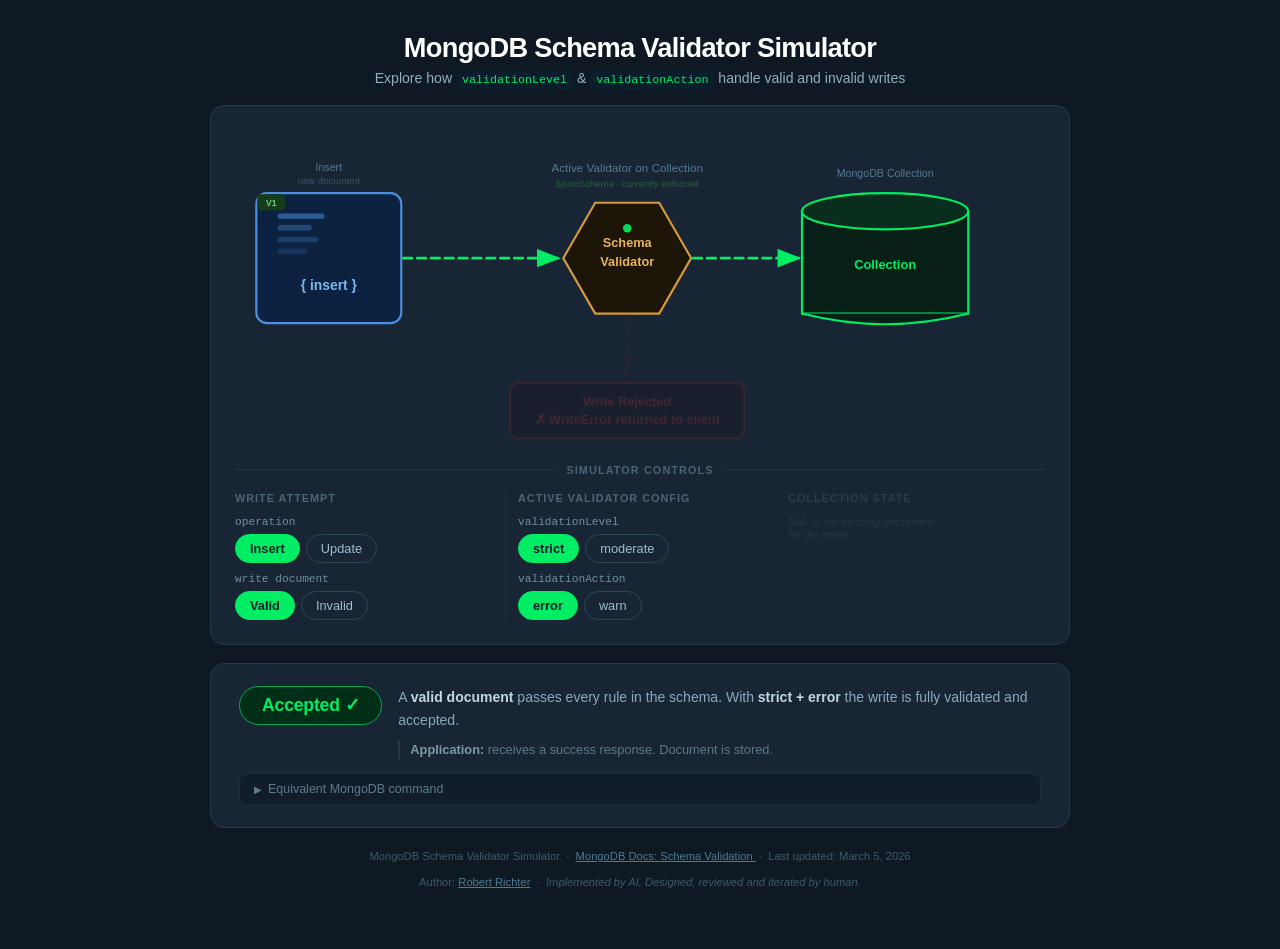
==== index.html @ d51bb7b7 "Initial commit" ====
<!DOCTYPE html>
<html lang="en">
<head>
  <meta charset="UTF-8" />
  <meta name="viewport" content="width=device-width, initial-scale=1.0" />
  <title>MongoDB Schema Validator Simulator</title>
  <style>
    *, *::before, *::after { box-sizing: border-box; margin: 0; padding: 0; }

    body {
      font-family: -apple-system, BlinkMacSystemFont, 'Segoe UI', Roboto, sans-serif;
      background: #0F1923;
      color: #D8E8F3;
      min-height: 100vh;
      display: flex;
      flex-direction: column;
      align-items: center;
      padding: 32px 16px 56px;
      gap: 18px;
    }

    /* ── Header ──────────────────────────────────────────── */
    header { text-align: center; }

    h1 {
      font-size: 1.7rem;
      font-weight: 800;
      color: #fff;
      letter-spacing: -0.025em;
    }

    .subtitle {
      margin-top: 6px;
      font-size: 0.88rem;
      color: #90AEBF;
    }

    code {
      font-family: 'SF Mono', 'Fira Code', monospace;
      font-size: 0.83em;
      background: #0A1E2B;
      color: #00ED64;
      padding: 2px 6px;
      border-radius: 4px;
    }

    /* ── Cards ───────────────────────────────────────────── */
    .card {
      background: #182535;
      border: 1px solid #26384A;
      border-radius: 14px;
      width: 100%;
      max-width: 860px;
    }

    /* ── Diagram card ────────────────────────────────────── */
    .diagram-card { padding: 20px 24px 24px; }

    .flow-svg { width: 100%; height: auto; display: block; }

    /* ── Controls separator ──────────────────────────────── */
    .controls-sep {
      display: flex;
      align-items: center;
      gap: 12px;
      margin: 18px 0 16px;
    }
    .controls-sep::before,
    .controls-sep::after {
      content: '';
      flex: 1;
      border-top: 1px solid #263748;
    }
    .controls-sep-label {
      font-size: 0.68rem;
      font-weight: 700;
      color: #4A6577;
      text-transform: uppercase;
      letter-spacing: 0.1em;
      white-space: nowrap;
    }

    /* ── 3-column controls grid ──────────────────────────── */
    .controls-grid {
      display: grid;
      grid-template-columns: 1fr 1fr 1fr;
      gap: 0;
    }

    .ctrl-col {
      padding: 0 12px;
      display: flex;
      flex-direction: column;
      gap: 10px;
    }
    .ctrl-col:first-child { padding-left: 0; }
    .ctrl-col:last-child  { padding-right: 0; }
    .ctrl-col + .ctrl-col { border-left: 1px solid #1E2D3A; }

    .ctrl-col-title {
      font-size: 0.68rem;
      font-weight: 700;
      color: #4A6577;
      text-transform: uppercase;
      letter-spacing: 0.09em;
      margin-bottom: 2px;
    }

    .ctrl-group {
      display: flex;
      flex-direction: column;
      gap: 6px;
    }

    .ctrl-group-label {
      font-size: 0.7rem;
      color: #6A8FA5;
      font-family: 'SF Mono', 'Fira Code', monospace;
    }

    .btn-row { display: flex; gap: 6px; flex-wrap: wrap; }

    .toggle {
      padding: 6px 14px;
      border-radius: 16px;
      border: 1.5px solid #2E4457;
      background: transparent;
      color: #9BBDD2;
      font-size: 0.8rem;
      font-weight: 500;
      cursor: pointer;
      transition: border-color 0.15s, color 0.15s, background 0.15s;
      font-family: inherit;
    }
    .toggle:hover { border-color: #00C957; color: #E0EAF3; }
    .toggle.active {
      background: #00ED64;
      border-color: #00ED64;
      color: #001E2B;
      font-weight: 700;
    }

    /* Right column disabled state (insert mode) */
    .ctrl-col-right.disabled {
      opacity: 0.35;
      pointer-events: none;
    }
    .ctrl-col-right .na-note {
      font-size: 0.72rem;
      color: #3D5266;
      font-style: italic;
      display: none;
    }
    .ctrl-col-right.disabled .na-note { display: block; }
    .ctrl-col-right.disabled .ctrl-group { display: none; }

    /* ── SVG node styles ─────────────────────────────────── */
    .doc-rect  { fill: #0C2240; stroke: #4A8FE0; stroke-width: 2; }
    .doc-line  { fill: #4A8FE0; }
    .doc-label { fill: #7BB8F0; font-size: 13px; font-weight: 700; font-family: inherit; }

    .hex-shape { fill: #1C1508; stroke: #D49A3C; stroke-width: 2; transition: stroke 0.3s, fill 0.3s, stroke-dasharray 0.3s; }
    .hex-label { fill: #E8B45A; font-size: 12px; font-weight: 600; font-family: inherit; }

    .cyl-body  { fill: #071F16; stroke: #00A854; stroke-width: 2; transition: stroke 0.3s; }
    .cyl-cap   { fill: #0A2E1E; stroke: #00A854; stroke-width: 2; transition: stroke 0.3s; }
    .cyl-label { fill: #00ED64; font-size: 12px; font-weight: 600; font-family: inherit; }

    .err-rect  { fill: #200A0A; stroke: #AA2020; stroke-width: 2; transition: opacity 0.3s, stroke 0.3s; }
    .err-label { fill: #E04040; font-size: 12px; font-weight: 600; font-family: inherit; transition: opacity 0.3s; }

    .node-cap  { fill: #527A92; font-size: 10px; font-family: inherit; }

    /* Arrows base */
    .arrow { fill: none; stroke-width: 2.5; stroke-linecap: round; }
    .arr-ok  { stroke: #2D74DA; opacity: 0.2; stroke-dasharray: 8 5; }
    .arr-err { stroke: #8B1A1A; opacity: 0.15; stroke-dasharray: 8 5; }
    .hd-ok   { fill: #2D74DA; opacity: 0.2; }
    .hd-err  { fill: #8B1A1A; opacity: 0.15; }

    /* Warn badge & bypass indicator */
    .warn-badge      { opacity: 0; transition: opacity 0.25s; }
    .bypass-indicator { opacity: 0; transition: opacity 0.25s; }

    /* Error nodes dimmed by default */
    .err-rect  { opacity: 0.2; }
    .err-label { opacity: 0.2; }

    /* ── State: ACCEPTED ──────────────────────────────────── */
    .s-accepted .arr-ok  { stroke: #00ED64; opacity: 1; animation: flowDash 0.75s linear infinite; }
    .s-accepted .hd-ok   { fill: #00ED64; opacity: 1; }
    .s-accepted .cyl-body { stroke: #00ED64; }
    .s-accepted .cyl-cap  { stroke: #00ED64; }

    /* ── State: BYPASSED (teal) ───────────────────────────── */
    .s-bypassed .arr-ok  { stroke: #00C4B4; opacity: 1; animation: flowDash 0.6s linear infinite; }
    .s-bypassed .hd-ok   { fill: #00C4B4; opacity: 1; }
    .s-bypassed .hex-shape {
      stroke: #00C4B4;
      stroke-dasharray: 7 4;
      fill: #091A14;
    }
    .s-bypassed .hex-label { fill: #00C4B4; }
    .s-bypassed .bypass-indicator { opacity: 1; }
    .s-bypassed .cyl-body { stroke: #00C4B4; }
    .s-bypassed .cyl-cap  { stroke: #00C4B4; }

    /* ── State: WARNED ────────────────────────────────────── */
    .s-warned .arr-ok   { stroke: #F5A623; opacity: 1; animation: flowDash 0.75s linear infinite; }
    .s-warned .hd-ok    { fill: #F5A623; opacity: 1; }
    .s-warned .warn-badge { opacity: 1; }
    .s-warned .cyl-body { stroke: #F5A623; }
    .s-warned .cyl-cap  { stroke: #F5A623; }

    /* ── State: REJECTED ──────────────────────────────────── */
    .s-rejected .arr-ok  { stroke: #CC3333; opacity: 0.3; }
    .s-rejected .hd-ok   { fill: #CC3333; opacity: 0.3; }
    .s-rejected .arr-err { stroke: #E74C3C; opacity: 1; animation: flowDash 0.75s linear infinite; }
    .s-rejected .hd-err  { fill: #E74C3C; opacity: 1; }
    .s-rejected .hex-shape  { stroke: #E74C3C; }
    .s-rejected .active-dot { fill: #E74C3C; }
    .s-rejected .err-rect   { opacity: 1; stroke: #E74C3C; }
    .s-rejected .err-label  { opacity: 1; fill: #E74C3C; }

    /* Bypassed: active dot turns teal */
    .s-bypassed .active-dot { fill: #00C4B4; }

    @keyframes flowDash { to { stroke-dashoffset: -26; } }

    /* ── Existing doc in collection ───────────────────────── */
    .existing-doc  { opacity: 0; transition: opacity 0.3s; }
    .wt-update .existing-doc { opacity: 1; }

    .exist-card { stroke-width: 1.5; transition: stroke 0.25s, fill 0.25s; }
    .ev-valid   .exist-card { fill: #0C2240; stroke: #4A8FE0; }
    .ev-invalid .exist-card { fill: #261508; stroke: #D49A3C; }

    .exist-line { transition: fill 0.25s; }
    .ev-valid   .exist-line { fill: #4A8FE0; }
    .ev-invalid .exist-line { fill: #D49A3C; }

    .exist-badge { transition: fill 0.25s; }
    .ev-valid   .exist-badge { fill: #1A3D6E; }
    .ev-invalid .exist-badge { fill: #42200A; }

    .exist-badge-text { font-size: 8px; font-weight: 800; font-family: inherit; transition: fill 0.25s; }
    .ev-valid   .exist-badge-text { fill: #90C5F0; }
    .ev-invalid .exist-badge-text { fill: #E8B45A; }

    .exist-status { font-size: 9px; font-weight: 600; font-family: inherit; }
    .exist-status-valid   { fill: #7BB8F0; opacity: 0; transition: opacity 0.25s; }
    .exist-status-invalid { fill: #D49A3C; opacity: 0; transition: opacity 0.25s; }
    .ev-valid   .exist-status-valid   { opacity: 1; }
    .ev-invalid .exist-status-invalid { opacity: 1; }

    /* Result pills on existing doc */
    .exist-result-ok,
    .exist-result-bypassed,
    .exist-result-warn,
    .exist-result-no { opacity: 0; transition: opacity 0.3s; }

    .wt-update.s-accepted  .exist-result-ok       { opacity: 1; }
    .wt-update.s-bypassed  .exist-result-bypassed  { opacity: 1; }
    .wt-update.s-warned    .exist-result-warn      { opacity: 1; }
    .wt-update.s-rejected  .exist-result-no        { opacity: 1; }

    /* ── Status card ──────────────────────────────────────── */
    .status-card { padding: 22px 28px; }

    .status-top {
      display: flex;
      align-items: flex-start;
      gap: 16px;
      flex-wrap: wrap;
    }

    .status-badge {
      display: inline-block;
      font-size: 1.1rem;
      font-weight: 800;
      padding: 8px 22px;
      border-radius: 26px;
      letter-spacing: -0.01em;
      transition: background 0.25s, color 0.25s, border-color 0.25s;
      white-space: nowrap;
      flex-shrink: 0;
    }
    .status-badge.accepted { background: #002E17; color: #00ED64; border: 1.5px solid #00A854; }
    .status-badge.bypassed { background: #00231F; color: #00C4B4; border: 1.5px solid #009D8E; }
    .status-badge.warned   { background: #2A1A00; color: #F5A623; border: 1.5px solid #C9842A; }
    .status-badge.rejected { background: #250808; color: #E74C3C; border: 1.5px solid #C0392B; }

    .status-texts { flex: 1; min-width: 0; }

    .status-expl {
      font-size: 0.875rem;
      color: #86AABF;
      line-height: 1.65;
    }
    .status-expl strong { color: #C0D8E6; }
    .status-expl em     { color: #A8C8D8; font-style: normal; font-weight: 600; }

    .status-consequence {
      margin-top: 8px;
      font-size: 0.8rem;
      color: #5A7A8A;
      line-height: 1.5;
      padding-left: 10px;
      border-left: 2px solid #263748;
    }
    .status-consequence strong { color: #7A9AAA; }

    /* Insight badge (⚡ powerful behavior) */
    .insight-badge {
      display: none;
      margin-top: 10px;
      padding: 8px 12px;
      background: #001F1C;
      border: 1px solid #00736A;
      border-left: 3px solid #00C4B4;
      border-radius: 6px;
      font-size: 0.8rem;
      color: #5AC4BC;
      line-height: 1.5;
    }
    .insight-badge strong { color: #90D8D2; }
    .insight-badge.visible { display: block; }
    .insight-badge::before { content: '⚡ '; }

    /* MongoDB command snippet */
    .mongo-cmd {
      margin-top: 14px;
      border: 1px solid #1E2D3A;
      border-radius: 8px;
      overflow: hidden;
    }
    .mongo-cmd summary {
      padding: 8px 14px;
      font-size: 0.78rem;
      color: #5D7A8E;
      cursor: pointer;
      background: #111D28;
      user-select: none;
      list-style: none;
      display: flex;
      align-items: center;
      gap: 6px;
    }
    .mongo-cmd summary::before { content: '▶'; font-size: 0.6rem; transition: transform 0.2s; }
    .mongo-cmd[open] summary::before { transform: rotate(90deg); }
    .mongo-cmd summary:hover { color: #90AEBF; }
    .mongo-cmd pre {
      margin: 0;
      padding: 14px 16px;
      background: #0A1520;
      font-family: 'SF Mono', 'Fira Code', monospace;
      font-size: 0.78rem;
      color: #7EC8FF;
      line-height: 1.7;
      overflow-x: auto;
    }
    .cmd-key    { color: #9BCFFF; }
    .cmd-str    { color: #00ED64; }
    .cmd-comment { color: #3D5A6A; }

    /* ── Footer ──────────────────────────────────────────── */
    footer { font-size: 0.7rem; color: #3D5A6A; text-align: center; line-height: 1.8; }
    footer a { color: #4E7A90; text-decoration: underline; }
    footer a:hover { color: #7AAABF; }

    /* ── Tooltip ─────────────────────────────────────────── */
    #tooltip {
      position: fixed;
      background: #0C1E2B;
      border: 1px solid #2A4055;
      border-radius: 10px;
      padding: 12px 16px;
      font-size: 0.78rem;
      color: #A8C8D8;
      max-width: 290px;
      pointer-events: none;
      opacity: 0;
      transition: opacity 0.15s ease;
      z-index: 200;
      line-height: 1.6;
      box-shadow: 0 10px 30px rgba(0,0,0,0.55);
    }
    #tooltip.visible { opacity: 1; }
    #tooltip strong { color: #E0EAF3; }
    #tooltip code {
      font-family: 'SF Mono', 'Fira Code', monospace;
      font-size: 0.82em;
      background: #0A1520;
      color: #00ED64;
      padding: 1px 5px;
      border-radius: 3px;
    }
    .tip-row {
      display: flex;
      align-items: baseline;
      gap: 8px;
      margin-top: 5px;
    }
    .tip-label {
      color: #4A6577;
      font-size: 0.7rem;
      font-family: 'SF Mono', 'Fira Code', monospace;
      white-space: nowrap;
    }
    .tip-desc {
      color: #5A7A8A;
      font-size: 0.74rem;
      margin-top: 4px;
      line-height: 1.5;
    }
    .tip-node { cursor: help; }

    /* ── Responsive ──────────────────────────────────────── */
    @media (max-width: 600px) {
      h1 { font-size: 1.3rem; }
      .diagram-card { padding: 16px; }
      .controls-grid { grid-template-columns: 1fr; gap: 14px; }
      .ctrl-col + .ctrl-col { border-left: none; border-top: 1px solid #1E2D3A; padding-left: 0; padding-top: 14px; }
      .status-top { flex-direction: column; }
    }
  </style>
</head>
<body>

<header>
  <h1>MongoDB Schema Validator Simulator</h1>
  <p class="subtitle">
    Explore how <code>validationLevel</code> &amp; <code>validationAction</code>
    handle valid and invalid writes
  </p>
</header>

<!-- ── Diagram + Controls Card ──────────────────────────────────── -->
<div class="card diagram-card">

  <!--
    SVG layout (viewBox 760 × 300):
      Write-attempt doc : center x=88
      Validator hexagon : center x=368, r=60
      Collection cyl    : center x=610
      Error box         : center x=368, y≈270

    Hex vertices (flat-side, 0°=right):
      (428,128)(398,180)(338,180)(308,128)(338,76)(398,76)
  -->
  <svg id="flow-svg" class="flow-svg" viewBox="0 0 760 300" xmlns="http://www.w3.org/2000/svg">
    <defs>
      <marker id="mok"  markerWidth="9" markerHeight="7" refX="8" refY="3.5" orient="auto">
        <polygon class="hd-ok"  points="0 0,9 3.5,0 7"/>
      </marker>
      <marker id="merr" markerWidth="9" markerHeight="7" refX="8" refY="3.5" orient="auto">
        <polygon class="hd-err" points="0 0,9 3.5,0 7"/>
      </marker>
    </defs>

    <!-- ── Node captions ── -->
    <text id="cap-write-type" class="node-cap" x="88"  y="42" text-anchor="middle">Insert</text>
    <text id="cap-write-sub"  class="node-cap" x="88"  y="54" text-anchor="middle"
          style="font-size:9px;fill:#365470;">new document</text>
    <text class="node-cap" x="368" y="43" text-anchor="middle" style="font-size:11px;">Active Validator on Collection</text>
    <text class="node-cap" x="368" y="57" text-anchor="middle" style="font-size:9px;fill:#2A5C40;">$jsonSchema · currently enforced</text>
    <text class="node-cap" x="610" y="48" text-anchor="middle">MongoDB Collection</text>

    <!-- ── Write-attempt document node ── -->
    <g data-tip="doc" class="tip-node">
      <rect class="doc-rect" x="20" y="63" width="136" height="122" rx="10"/>
      <rect class="doc-line" x="40" y="82"  width="44" height="5" rx="2.5" opacity="0.55"/>
      <rect class="doc-line" x="40" y="93"  width="32" height="5" rx="2.5" opacity="0.35"/>
      <rect class="doc-line" x="40" y="104" width="38" height="5" rx="2.5" opacity="0.25"/>
      <rect class="doc-line" x="40" y="115" width="28" height="5" rx="2.5" opacity="0.18"/>
      <!-- Version badge (V1 for insert, V2 for update) — toggled by JS -->
      <rect id="doc-version-badge" fill="#1A3D6E" x="21" y="64" width="26" height="15" rx="4"/>
      <text id="doc-version-text" fill="#90C5F0" font-size="8" font-weight="800" font-family="inherit"
            x="34" y="75" text-anchor="middle">V1</text>
      <!-- Op label -->
      <text id="doc-op-label" class="doc-label" x="88" y="154" text-anchor="middle">{ insert }</text>
    </g>

    <!-- ── Arrow 1: Doc → Validator ── -->
    <path class="arrow arr-ok" d="M 158 124 L 303 124" marker-end="url(#mok)"/>

    <!-- ── Validator hexagon ── -->
    <g data-tip="validator" class="tip-node">
      <polygon class="hex-shape" points="428,124 398,176 338,176 308,124 338,72 398,72"/>
      <!-- Active indicator dot -->
      <circle class="active-dot" cx="368" cy="96" r="4" fill="#00ED64" opacity="0.9"/>
      <text class="hex-label" x="368" y="114" text-anchor="middle">Schema</text>
      <text class="hex-label" x="368" y="131" text-anchor="middle">Validator</text>
      <!-- Bypass indicator (teal, shown only in bypassed state) -->
      <text class="bypass-indicator" fill="#00C4B4" font-size="10" font-weight="700"
            font-family="inherit" x="368" y="153" text-anchor="middle">⤳ bypassed</text>
    </g>

    <!-- ── Arrow 2: Validator → Collection ── -->
    <path class="arrow arr-ok" d="M 430 124 L 529 124" marker-end="url(#mok)"/>

    <!-- ── Collection cylinder ──
         Body rect  : x=532, y=80, w=156, h=96  → right=688, bottom=176
         Top ellipse: cx=610, cy=80, rx=78, ry=17 → top≈y=63 (15px below caption at y=48)
    -->
    <g data-tip="collection" class="tip-node">
      <rect class="cyl-body" x="532" y="80" width="156" height="96"/>
      <ellipse class="cyl-cap" cx="610" cy="80" rx="78" ry="17"/>
      <path class="cyl-body" d="M 532 176 Q 610 196 688 176" fill="none" stroke-width="2"/>
      <text class="cyl-label" x="610" y="134" text-anchor="middle">Collection</text>
      <!-- Warn badge — sits inside the top-right of the cylinder cap -->
      <g class="warn-badge">
        <circle fill="#F5A623" cx="681" cy="74" r="16"/>
        <text fill="#1A0E00" font-size="13" font-weight="900" font-family="inherit"
              x="681" y="80" text-anchor="middle">⚠</text>
        <text fill="#F5A623" font-size="8" font-family="inherit"
              x="681" y="97" text-anchor="middle">Warning</text>
      </g>
    </g>

    <!-- ── Existing doc in collection (update mode only) ──
         Positioned overlapping the cylinder's left edge (x=532):
         card x=497–555, so 35px hangs outside, 23px inside.
    -->
    <g class="existing-doc" data-tip="existing-doc" style="cursor:help">
      <rect fill="#000" opacity="0.35" x="501" y="99" width="58" height="72" rx="8"/>
      <rect class="exist-card"  x="497" y="95"  width="58" height="72" rx="7"/>
      <rect class="exist-line"  x="506" y="107" width="32" height="3.5" rx="1.75" opacity="0.7"/>
      <rect class="exist-line"  x="506" y="115" width="24" height="3.5" rx="1.75" opacity="0.5"/>
      <rect class="exist-line"  x="506" y="123" width="28" height="3.5" rx="1.75" opacity="0.35"/>
      <rect class="exist-line"  x="506" y="131" width="18" height="3.5" rx="1.75" opacity="0.2"/>
      <rect class="exist-badge" x="498" y="96"  width="24" height="14" rx="4"/>
      <text class="exist-badge-text" x="510" y="106" text-anchor="middle">V1</text>
      <text class="exist-status exist-status-valid"   x="526" y="153" text-anchor="middle">✓ valid</text>
      <text class="exist-status exist-status-invalid" x="526" y="153" text-anchor="middle">⚠ invalid</text>
      <!-- Result pills (sit just below the cylinder bottom at y=176) -->
      <g class="exist-result-ok">
        <rect fill="#002E17" x="481" y="178" width="92" height="16" rx="8"/>
        <text fill="#00ED64" font-size="9" font-weight="700" font-family="inherit"
              x="527" y="190" text-anchor="middle">✓ updated → V2</text>
      </g>
      <g class="exist-result-bypassed">
        <rect fill="#001F1C" x="477" y="178" width="100" height="16" rx="8"/>
        <text fill="#00C4B4" font-size="9" font-weight="700" font-family="inherit"
              x="527" y="190" text-anchor="middle">⤳ updated (bypassed)</text>
      </g>
      <g class="exist-result-warn">
        <rect fill="#2E1C00" x="475" y="178" width="104" height="16" rx="8"/>
        <text fill="#F5A623" font-size="9" font-weight="700" font-family="inherit"
              x="527" y="190" text-anchor="middle">⚠ updated + warned</text>
      </g>
      <g class="exist-result-no">
        <rect fill="#280808" x="481" y="178" width="92" height="16" rx="8"/>
        <text fill="#E74C3C" font-size="9" font-weight="700" font-family="inherit"
              x="527" y="190" text-anchor="middle">✗ write blocked</text>
      </g>
    </g>

    <!-- ── Arrow 3: Validator → Error ── -->
    <path class="arrow arr-err" d="M 368 177 L 368 238" marker-end="url(#merr)"/>

    <!-- ── Error box ── -->
    <g data-tip="error" class="tip-node">
      <rect class="err-rect" x="258" y="241" width="220" height="52" rx="8"/>
      <text class="err-label" x="368" y="263" text-anchor="middle"
            font-size="13" font-family="inherit" font-weight="700">Write Rejected</text>
      <text class="err-label" x="368" y="280" text-anchor="middle"
            font-size="11" font-family="inherit">✗ WriteError returned to client</text>
    </g>

  </svg>

  <!-- ── Controls separator ── -->
  <div class="controls-sep">
    <span class="controls-sep-label">Simulator Controls</span>
  </div>

  <!-- ── 3-column controls ── -->
  <div class="controls-grid">

    <!-- Left: Write operation (under doc) -->
    <div class="ctrl-col ctrl-col-left">
      <div class="ctrl-col-title">Write Attempt</div>

      <div class="ctrl-group">
        <span class="ctrl-group-label">operation</span>
        <div class="btn-row">
          <button class="toggle active" data-group="op" data-value="insert"
                  title="A new document being inserted for the first time">Insert</button>
          <button class="toggle" data-group="op" data-value="update"
                  title="Modifying a document that already exists in the collection">Update</button>
        </div>
      </div>

      <div class="ctrl-group">
        <span class="ctrl-group-label">write document</span>
        <div class="btn-row">
          <button class="toggle active" data-group="writeValidity" data-value="valid"
                  title="The document being written satisfies all rules in the current schema">Valid</button>
          <button class="toggle" data-group="writeValidity" data-value="invalid"
                  title="The document being written violates one or more rules in the current schema">Invalid</button>
        </div>
      </div>
    </div>

    <!-- Middle: Validator config (under hex) -->
    <div class="ctrl-col ctrl-col-mid">
      <div class="ctrl-col-title">Active Validator Config</div>

      <div class="ctrl-group">
        <span class="ctrl-group-label">validationLevel</span>
        <div class="btn-row">
          <button class="toggle active" data-group="level" data-value="strict"
                  title="strict: ALL writes are validated — inserts and updates to any document">strict</button>
          <button class="toggle" data-group="level" data-value="moderate"
                  title="moderate: Inserts + updates to currently-valid docs are validated. Updates to already-invalid docs bypass validation.">moderate</button>
        </div>
      </div>

      <div class="ctrl-group">
        <span class="ctrl-group-label">validationAction</span>
        <div class="btn-row">
          <button class="toggle active" data-group="action" data-value="error"
                  title="error: Reject the write and return a WriteError to the application">error</button>
          <button class="toggle" data-group="action" data-value="warn"
                  title="warn: Allow the write, store the document, and log a warning in the MongoDB log">warn</button>
        </div>
      </div>
    </div>

    <!-- Right: Collection state (under cylinder) -->
    <div class="ctrl-col ctrl-col-right" id="ctrl-col-right">
      <div class="ctrl-col-title">Collection State</div>
      <p class="na-note">N/A — no existing document<br>for an insert</p>

      <div class="ctrl-group">
        <span class="ctrl-group-label">existing document</span>
        <div class="btn-row">
          <button class="toggle active" data-group="existingValidity" data-value="valid"
                  title="The document already stored in the collection conforms to the current schema">Valid</button>
          <button class="toggle" data-group="existingValidity" data-value="invalid"
                  title="The document already stored in the collection violates the current schema (e.g. written before validation was enabled)">Invalid</button>
        </div>
      </div>
    </div>

  </div><!-- /controls-grid -->
</div><!-- /diagram-card -->

<!-- ── Status Card ───────────────────────────────────────────────── -->
<div class="card status-card">
  <div class="status-top">
    <div id="status-badge" class="status-badge accepted">Accepted ✓</div>
    <div class="status-texts">
      <div id="status-expl" class="status-expl">
        A valid document always passes validation regardless of
        <strong>validationLevel</strong> or <strong>validationAction</strong>.
      </div>
      <div id="status-consequence" class="status-consequence">
        <strong>Application:</strong> receives a success response. Document is stored.
      </div>
    </div>
  </div>

  <div id="insight-badge" class="insight-badge"></div>

  <details class="mongo-cmd" id="mongo-cmd">
    <summary>Equivalent MongoDB command</summary>
    <pre id="cmd-snippet"></pre>
  </details>
</div>

<div id="tooltip"></div>

<footer>
  <div style="margin-bottom:6px">
    MongoDB Schema Validator Simulator &nbsp;·&nbsp;
    <a href="https://www.mongodb.com/docs/manual/core/schema-validation/" target="_blank" rel="noopener">
      MongoDB Docs: Schema Validation
    </a>
    &nbsp;·&nbsp; Last updated: March 5, 2026
  </div>
  <div>
    Author: <a href="https://www.linkedin.com/in/robert-richter-27b46812b/" target="_blank" rel="noopener">Robert Richter</a>
    &nbsp;·&nbsp; <span style="font-style:italic">Implemented by AI. Designed, reviewed and iterated by human.</span>
  </div>
</footer>

<script>
  // ── State ──────────────────────────────────────────────────────────────────
  const state = {
    op:               'insert',  // 'insert' | 'update'
    writeValidity:    'valid',   // 'valid' | 'invalid'
    existingValidity: 'valid',   // 'valid' | 'invalid' (only for update)
    level:            'strict',  // 'strict' | 'moderate'
    action:           'error',   // 'error'  | 'warn'
  };

  // ── Outcome definitions ────────────────────────────────────────────────────
  // r:           'accepted' | 'bypassed' | 'warned' | 'rejected'
  // msg:         main explanation
  // consequence: application-layer impact
  // insight:     '' or a ⚡ powerful-behavior callout (no risk framing)
  //
  // Key: `${op}|${writeValidity}|${existingValidity}|${level}|${action}`
  // For insert, existingValidity is ignored — we normalise it to 'any' in the key.

  const outcomes = {

    // ── INSERT — valid write ────────────────────────────────────────────────
    'insert|valid|strict|error': {
      r: 'accepted',
      msg: 'A <strong>valid document</strong> passes every rule in the schema. With <strong>strict + error</strong> the write is fully validated and accepted.',
      consequence: '<strong>Application:</strong> receives a success response. Document is stored.',
      insight: '',
    },
    'insert|valid|strict|warn': {
      r: 'accepted',
      msg: 'A <strong>valid document</strong> passes the schema. <strong>warn</strong> mode only triggers a log entry when a violation occurs — nothing to log here.',
      consequence: '<strong>Application:</strong> receives a success response. Document is stored.',
      insight: '',
    },
    'insert|valid|moderate|error': {
      r: 'accepted',
      msg: 'A <strong>valid document</strong> passes the schema. Inserts are always fully validated under <strong>moderate</strong>, and this one passes cleanly.',
      consequence: '<strong>Application:</strong> receives a success response. Document is stored.',
      insight: '',
    },
    'insert|valid|moderate|warn': {
      r: 'accepted',
      msg: 'A <strong>valid document</strong> passes the schema. Validator configuration has no effect on a write that satisfies all rules.',
      consequence: '<strong>Application:</strong> receives a success response. Document is stored.',
      insight: '',
    },

    // ── INSERT — invalid write ──────────────────────────────────────────────
    'insert|invalid|strict|error': {
      r: 'rejected',
      msg: '<strong>strict + error</strong>: Every insert is validated. The document violates the schema — the write is <strong>rejected</strong> and a <code>WriteError</code> is returned.',
      consequence: '<strong>Application:</strong> receives a WriteError and must handle it (retry with a valid document, surface the error, etc.).',
      insight: '',
    },
    'insert|invalid|strict|warn': {
      r: 'warned',
      msg: '<strong>strict + warn</strong>: The insert is validated and fails the schema. Instead of rejecting, MongoDB <strong>stores the document</strong> and writes a warning to the server log. The application receives a success response.',
      consequence: '<strong>Application:</strong> receives a success response — it has no way to know a violation occurred without inspecting the MongoDB log.',
      insight: 'The write IS stored. warn mode never blocks writes — it only logs. Use this when you need visibility into violations without impacting write availability.',
    },
    'insert|invalid|moderate|error': {
      r: 'rejected',
      msg: '<strong>moderate + error</strong>: Inserts are <em>always</em> fully validated under <strong>moderate</strong> — just like strict. The document violates the schema and is <strong>rejected</strong>.',
      consequence: '<strong>Application:</strong> receives a WriteError and must handle it.',
      insight: 'moderate does not bypass validation for inserts. The bypass capability of moderate applies exclusively to <em>updates of already-invalid documents</em>.',
    },
    'insert|invalid|moderate|warn': {
      r: 'warned',
      msg: '<strong>moderate + warn</strong>: Inserts are <em>always</em> fully validated under <strong>moderate</strong>. The document violates the schema, but <strong>warn</strong> action stores it and logs a warning instead of rejecting.',
      consequence: '<strong>Application:</strong> receives a success response — violation is only visible in the MongoDB server log.',
      insight: 'moderate does not bypass validation for inserts. Only updates to already-invalid documents are bypassed. The combination of moderate + warn is useful for observing violations during a migration without blocking any writes.',
    },

    // ── UPDATE — valid write + valid existing ───────────────────────────────
    'update|valid|valid|strict|error': {
      r: 'accepted',
      msg: 'A <strong>valid update</strong> to a <strong>valid existing document</strong> — the cleanest path. <strong>strict</strong> validates the write and it passes.',
      consequence: '<strong>Application:</strong> receives a success response. Document is updated.',
      insight: '',
    },
    'update|valid|valid|strict|warn': {
      r: 'accepted',
      msg: 'A <strong>valid update</strong> to a <strong>valid existing document</strong>. <strong>warn</strong> mode only fires when there is a violation — nothing to log here.',
      consequence: '<strong>Application:</strong> receives a success response. Document is updated.',
      insight: '',
    },
    'update|valid|valid|moderate|error': {
      r: 'accepted',
      msg: 'A <strong>valid update</strong> to a <strong>valid existing document</strong>. Under <strong>moderate</strong>, the existing doc is valid, so validation is applied — and the update passes it.',
      consequence: '<strong>Application:</strong> receives a success response. Document is updated.',
      insight: '',
    },
    'update|valid|valid|moderate|warn': {
      r: 'accepted',
      msg: 'A <strong>valid update</strong> to a <strong>valid existing document</strong>. Under <strong>moderate</strong>, the existing doc is valid so validation runs — the update passes cleanly.',
      consequence: '<strong>Application:</strong> receives a success response. Document is updated.',
      insight: '',
    },

    // ── UPDATE — invalid write + valid existing ─────────────────────────────
    'update|invalid|valid|strict|error': {
      r: 'rejected',
      msg: '<strong>strict + error</strong>: The existing document was valid, so validation is applied to this update. The write violates the schema — <strong>rejected</strong>.',
      consequence: '<strong>Application:</strong> receives a WriteError. The existing document is unchanged.',
      insight: '',
    },
    'update|invalid|valid|strict|warn': {
      r: 'warned',
      msg: '<strong>strict + warn</strong>: The update is validated (existing doc was valid) and fails the schema. <strong>warn</strong> action stores the update and logs the violation — the document is now technically invalid.',
      consequence: '<strong>Application:</strong> receives a success response. The document is updated but now violates the schema. Violation is visible in the MongoDB server log.',
      insight: 'After this write, the collection contains a document that fails validation. If you later switch to strict + error, updates to that document will be blocked until it is remediated.',
    },
    'update|invalid|valid|moderate|error': {
      r: 'rejected',
      msg: '<strong>moderate + error</strong>: The existing document was valid, so <strong>moderate</strong> applies full validation to this update. The write violates the schema — <strong>rejected</strong>.',
      consequence: '<strong>Application:</strong> receives a WriteError. The existing document is unchanged.',
      insight: '',
    },
    'update|invalid|valid|moderate|warn': {
      r: 'warned',
      msg: '<strong>moderate + warn</strong>: The existing document was valid, so validation is applied. The write violates the schema — <strong>warn</strong> action stores it and logs a warning.',
      consequence: '<strong>Application:</strong> receives a success response. The document is updated but now violates the schema.',
      insight: '',
    },

    // ── UPDATE — valid write + invalid existing ─────────────────────────────
    'update|valid|invalid|strict|error': {
      r: 'accepted',
      msg: '<strong>strict + error</strong>: Under <strong>strict</strong>, all updates are validated regardless of the existing document\'s state. The write is valid — it passes and the document is improved.',
      consequence: '<strong>Application:</strong> receives a success response. The document is updated and now conforms to the schema.',
      insight: '',
    },
    'update|valid|invalid|strict|warn': {
      r: 'accepted',
      msg: '<strong>strict + warn</strong>: All updates are validated under <strong>strict</strong>. The write is valid — no violation to warn about.',
      consequence: '<strong>Application:</strong> receives a success response. The document is updated and now conforms to the schema.',
      insight: '',
    },
    'update|valid|invalid|moderate|error': {
      r: 'accepted',
      msg: '<strong>moderate</strong>: The existing document was already invalid, so validation is skipped for this update. The write goes through — and since it is also valid, the outcome is the same as under strict: <strong>accepted</strong>.',
      consequence: '<strong>Application:</strong> receives a success response. Document is updated.',
      insight: '',
    },
    'update|valid|invalid|moderate|warn': {
      r: 'accepted',
      msg: '<strong>moderate</strong>: The existing document was already invalid, so validation is skipped. The write is valid regardless, so both strict and moderate accept it — no warning is logged because no violation occurred.',
      consequence: '<strong>Application:</strong> receives a success response. Document is updated.',
      insight: '',
    },

    // ── UPDATE — invalid write + invalid existing ───────────────────────────
    'update|invalid|invalid|strict|error': {
      r: 'rejected',
      msg: '<strong>strict + error</strong>: Under <strong>strict</strong>, ALL updates are validated regardless of the existing document\'s state. The write violates the schema — <strong>rejected</strong>.',
      consequence: '<strong>Application:</strong> receives a WriteError. The existing document is unchanged.',
      insight: '',
    },
    'update|invalid|invalid|strict|warn': {
      r: 'warned',
      msg: '<strong>strict + warn</strong>: All updates are validated under <strong>strict</strong>. The write violates the schema — <strong>warn</strong> action stores it and logs the violation.',
      consequence: '<strong>Application:</strong> receives a success response. Document is updated, still invalid. Violation is visible in the MongoDB server log.',
      insight: '',
    },
    'update|invalid|invalid|moderate|error': {
      r: 'bypassed',
      msg: '<strong>moderate</strong>: The existing document was already invalid, so validation is <em>intentionally bypassed</em>. The write goes through — even though both the existing document and the incoming write violate the schema.',
      consequence: '<strong>Application:</strong> receives a success response. Document is updated and remains schema-invalid.',
      insight: 'This is moderate\'s most powerful behaviour: it gives you <strong>unconditional write availability</strong> for documents with pre-existing schema violations. During a schema migration this means your application never gets blocked by legacy invalid data — you can remediate on your own schedule.',
    },
    'update|invalid|invalid|moderate|warn': {
      r: 'bypassed',
      msg: '<strong>moderate</strong>: The existing document was already invalid, so validation is <em>intentionally bypassed</em>. No check runs, so no warning is generated either.',
      consequence: '<strong>Application:</strong> receives a success response. Document is updated and remains schema-invalid. No log entry is written.',
      insight: 'With moderate + warn, bypass takes precedence over warn — the write is never checked, so warn has nothing to act on. This is the most permissive combination: full write availability for pre-existing invalid data, with zero log noise.',
    },

  };

  // ── DOM refs ───────────────────────────────────────────────────────────────
  const svg              = document.getElementById('flow-svg');
  const statusBadge      = document.getElementById('status-badge');
  const statusExpl       = document.getElementById('status-expl');
  const statusConsequence= document.getElementById('status-consequence');
  const insightEl        = document.getElementById('insight-badge');
  const capWriteType     = document.getElementById('cap-write-type');
  const capWriteSub      = document.getElementById('cap-write-sub');
  const docOpLabel       = document.getElementById('doc-op-label');
  const docVersionBadge  = document.getElementById('doc-version-badge');
  const docVersionText   = document.getElementById('doc-version-text');
  const ctrlColRight     = document.getElementById('ctrl-col-right');
  const cmdSnippet       = document.getElementById('cmd-snippet');

  // ── Render ─────────────────────────────────────────────────────────────────
  function render() {
    const { op, writeValidity, existingValidity, level, action } = state;

    // Build lookup key — existingValidity only relevant for update
    const key = op === 'insert'
      ? `insert|${writeValidity}|${level}|${action}`
      : `update|${writeValidity}|${existingValidity}|${level}|${action}`;

    const o = outcomes[key];
    if (!o) return;

    // SVG classes: state + write-type + existing-validity
    svg.className.baseVal =
      `flow-svg s-${o.r} wt-${op} ev-${existingValidity}`;

    // Status badge
    const labels = {
      accepted: 'Accepted ✓',
      bypassed: 'Accepted — Bypassed ⤳',
      warned:   'Accepted with Warning ⚠',
      rejected: 'Rejected ✗',
    };
    statusBadge.textContent = labels[o.r];
    statusBadge.className   = `status-badge ${o.r}`;

    // Explanation + consequence
    statusExpl.innerHTML        = o.msg;
    statusConsequence.innerHTML = o.consequence;

    // Insight badge
    if (o.insight) {
      insightEl.innerHTML = o.insight;
      insightEl.classList.add('visible');
    } else {
      insightEl.innerHTML = '';
      insightEl.classList.remove('visible');
    }

    // MongoDB command snippet
    cmdSnippet.innerHTML = buildCmd(level, action);

    // Write-attempt doc label, caption and version badge
    const isUpdate = op === 'update';
    capWriteType.textContent = isUpdate ? 'Update'            : 'Insert';
    capWriteSub.textContent  = isUpdate ? 'modified document' : 'new document';
    docOpLabel.textContent   = isUpdate ? '{ update }'        : '{ insert }';
    // Insert = V1 (first write under current schema); Update = V2 (revised document)
    docVersionText.textContent             = isUpdate ? 'V2' : 'V1';
    docVersionBadge.setAttribute('fill',     isUpdate ? '#1A3D6E' : '#163D1A');
    docVersionText.setAttribute('fill',      isUpdate ? '#90C5F0' : '#6ECC80');

    // Right column: disabled for insert
    ctrlColRight.classList.toggle('disabled', !isUpdate);
  }

  // ── MongoDB command builder ────────────────────────────────────────────────
  function buildCmd(level, action) {
    return [
      `<span class="cmd-comment">// Apply validator settings to an existing collection</span>`,
      `db.runCommand({`,
      `  collMod:          <span class="cmd-str">"myCollection"</span>,`,
      `  validator:        { <span class="cmd-str">$jsonSchema</span>: { <span class="cmd-comment">/* your schema */</span> } },`,
      `  <span class="cmd-key">validationLevel</span>:  <span class="cmd-str">"${level}"</span>,`,
      `  <span class="cmd-key">validationAction</span>: <span class="cmd-str">"${action}"</span>,`,
      `})`,
      ``,
      `<span class="cmd-comment">// Or set it at collection creation time</span>`,
      `db.createCollection(<span class="cmd-str">"myCollection"</span>, {`,
      `  validator:        { <span class="cmd-str">$jsonSchema</span>: { <span class="cmd-comment">/* your schema */</span> } },`,
      `  <span class="cmd-key">validationLevel</span>:  <span class="cmd-str">"${level}"</span>,`,
      `  <span class="cmd-key">validationAction</span>: <span class="cmd-str">"${action}"</span>,`,
      `})`,
    ].join('\n');
  }

  // ── Tooltip ────────────────────────────────────────────────────────────────
  const tooltipEl = document.getElementById('tooltip');

  function badge(v) {
    return v === 'valid'
      ? '<span style="color:#00ED64;font-weight:700">✓ valid</span>'
      : '<span style="color:#D49A3C;font-weight:700">⚠ invalid</span>';
  }

  function getTooltipHTML(tipId) {
    const { op, writeValidity, existingValidity, level, action } = state;

    const levelDesc = {
      strict:   'All inserts and all updates are validated, regardless of existing document state.',
      moderate: 'Inserts and updates to currently-valid documents are validated. Updates to already-invalid documents bypass validation entirely.',
    };
    const actionDesc = {
      error: 'A violating write is <strong>rejected</strong> — a WriteError is returned to the application.',
      warn:  'A violating write is <strong>stored</strong> but a warning is written to the MongoDB server log. The application receives a success response.',
    };

    switch (tipId) {
      case 'doc':
        return `
          <strong>${op === 'insert' ? 'Insert' : 'Update'} — Write Attempt</strong>
          <div class="tip-row"><span class="tip-label">operation</span>${op === 'insert' ? 'New document, never stored before' : 'Modifying an existing document'}</div>
          <div class="tip-row"><span class="tip-label">write doc</span>${badge(writeValidity)} against current schema</div>
        `;

      case 'validator':
        return `
          <strong>Active $jsonSchema Validator</strong>
          <div class="tip-row"><span class="tip-label">validationLevel</span><code>${level}</code></div>
          <div class="tip-desc">${levelDesc[level]}</div>
          <div class="tip-row" style="margin-top:8px"><span class="tip-label">validationAction</span><code>${action}</code></div>
          <div class="tip-desc">${actionDesc[action]}</div>
        `;

      case 'collection':
        if (op === 'insert') {
          return `
            <strong>MongoDB Collection</strong>
            <div class="tip-desc">No existing document — this is a new insert. The existing document state is irrelevant.</div>
          `;
        }
        return `
          <strong>MongoDB Collection</strong>
          <div class="tip-row"><span class="tip-label">existing doc</span>${badge(existingValidity)} against current schema</div>
          <div class="tip-desc">${existingValidity === 'invalid'
            ? 'This document was written before validation was enforced (or under looser rules). It currently violates the schema.'
            : 'This document conforms to the current schema rules.'}</div>
        `;

      case 'existing-doc':
        return `
          <strong>Existing Document in Collection (V1)</strong>
          <div class="tip-row"><span class="tip-label">state</span>${badge(existingValidity)}</div>
          <div class="tip-desc">${existingValidity === 'invalid'
            ? 'Already stored but violates the current schema. Under <strong>moderate</strong>, updates to this document bypass validation entirely — giving you write availability during migrations.'
            : 'Conforms to the current schema. Under both <strong>strict</strong> and <strong>moderate</strong>, updates to this document are fully validated.'}</div>
        `;

      case 'error':
        return `
          <strong>Write Rejected</strong>
          <div class="tip-desc">A <code>WriteError</code> is returned to the application. The document is <em>not</em> stored. Any existing document in the collection is left unchanged.</div>
        `;
    }
    return '';
  }

  function positionTooltip(x, y) {
    const tw = tooltipEl.offsetWidth;
    const th = tooltipEl.offsetHeight;
    let left = x + 16;
    let top  = y + 16;
    if (left + tw > window.innerWidth  - 12) left = x - tw - 16;
    if (top  + th > window.innerHeight - 12) top  = y - th - 16;
    tooltipEl.style.left = left + 'px';
    tooltipEl.style.top  = top  + 'px';
  }

  // Attach tooltip listeners to all [data-tip] SVG groups
  document.querySelectorAll('[data-tip]').forEach(el => {
    el.addEventListener('mousemove', e => {
      tooltipEl.innerHTML = getTooltipHTML(el.dataset.tip);
      tooltipEl.classList.add('visible');
      positionTooltip(e.clientX, e.clientY);
    });
    el.addEventListener('mouseleave', () => {
      tooltipEl.classList.remove('visible');
    });
  });

  // ── Toggle handlers ────────────────────────────────────────────────────────
  document.querySelectorAll('.toggle').forEach(btn => {
    btn.addEventListener('click', () => {
      const { group, value } = btn.dataset;
      document.querySelectorAll(`.toggle[data-group="${group}"]`)
        .forEach(b => b.classList.remove('active'));
      btn.classList.add('active');
      state[group] = value;
      render();
    });
  });

  render();
</script>
</body>
</html>
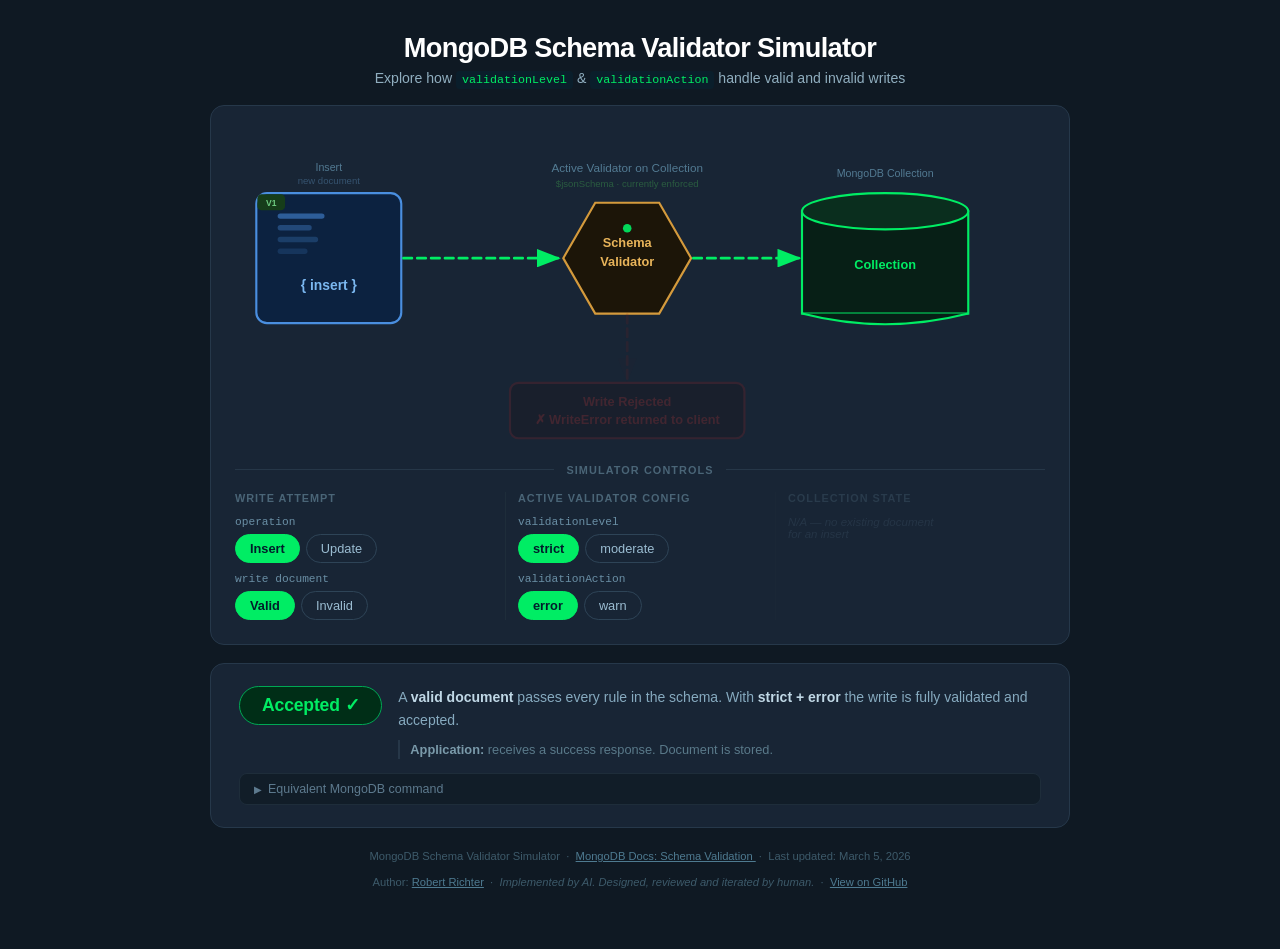
==== commit 2e9e4722: "Added link to github source page" ====
--- a/index.html
+++ b/index.html
@@ -683,6 +683,7 @@
   <div>
     Author: <a href="https://www.linkedin.com/in/robert-richter-27b46812b/" target="_blank" rel="noopener">Robert Richter</a>
     &nbsp;·&nbsp; <span style="font-style:italic">Implemented by AI. Designed, reviewed and iterated by human.</span>
+    &nbsp;·&nbsp; <a href="https://github.com/robertrichtermongodb/mongodbschemavalidationvisualizer" target="_blank" rel="noopener">View on GitHub</a>
   </div>
 </footer>
 
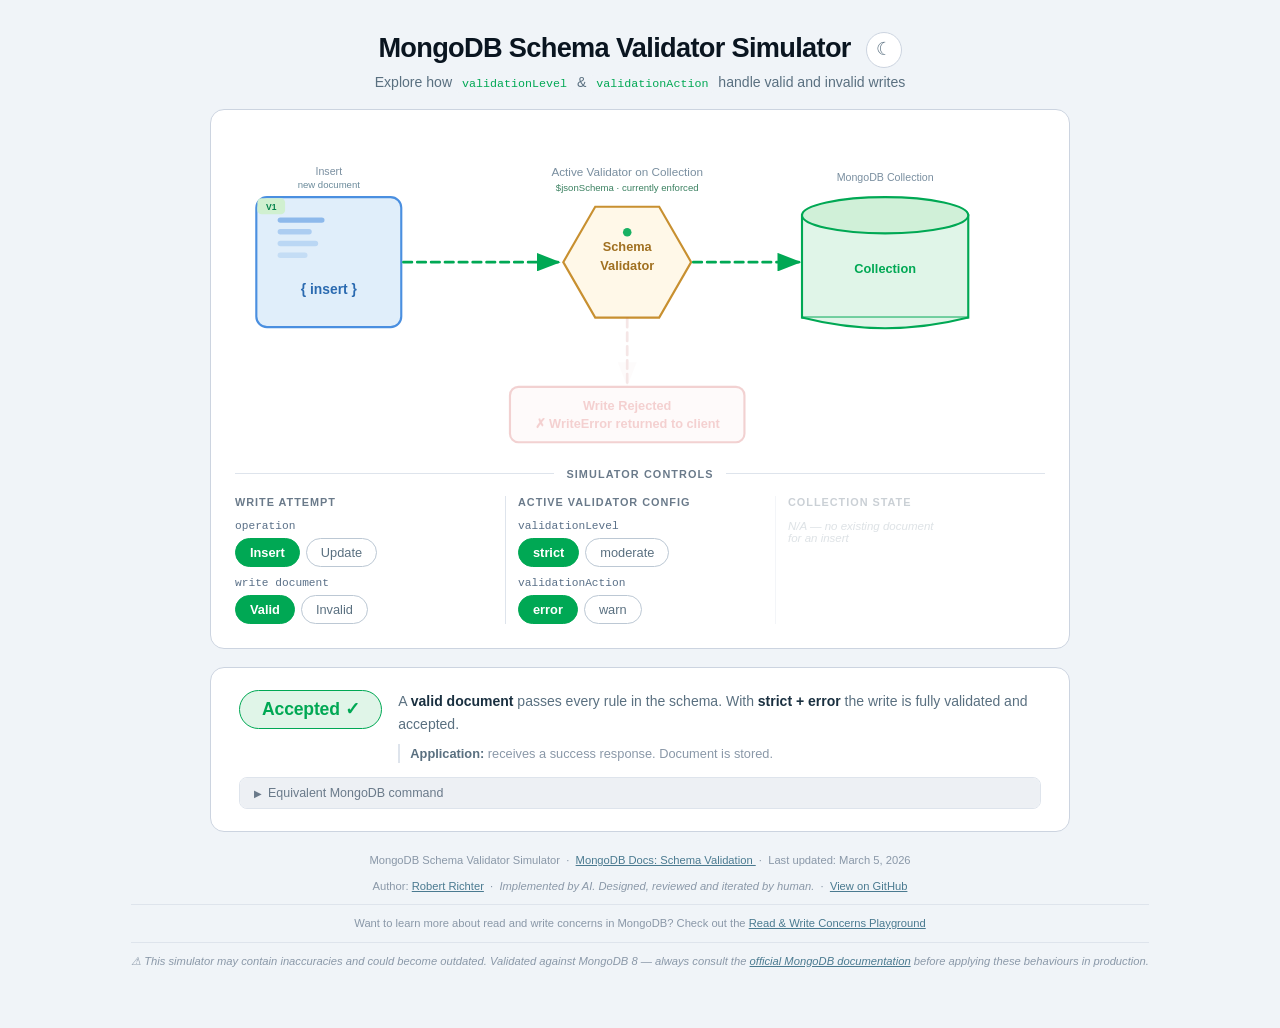
==== commit e5bec06b: "Added light mode and some restructuring of code base" ====
--- a/index.html
+++ b/index.html
@@ -4,431 +4,19 @@
   <meta charset="UTF-8" />
   <meta name="viewport" content="width=device-width, initial-scale=1.0" />
   <title>MongoDB Schema Validator Simulator</title>
-  <style>
-    *, *::before, *::after { box-sizing: border-box; margin: 0; padding: 0; }
-
-    body {
-      font-family: -apple-system, BlinkMacSystemFont, 'Segoe UI', Roboto, sans-serif;
-      background: #0F1923;
-      color: #D8E8F3;
-      min-height: 100vh;
-      display: flex;
-      flex-direction: column;
-      align-items: center;
-      padding: 32px 16px 56px;
-      gap: 18px;
-    }
-
-    /* ── Header ──────────────────────────────────────────── */
-    header { text-align: center; }
-
-    h1 {
-      font-size: 1.7rem;
-      font-weight: 800;
-      color: #fff;
-      letter-spacing: -0.025em;
-    }
-
-    .subtitle {
-      margin-top: 6px;
-      font-size: 0.88rem;
-      color: #90AEBF;
-    }
-
-    code {
-      font-family: 'SF Mono', 'Fira Code', monospace;
-      font-size: 0.83em;
-      background: #0A1E2B;
-      color: #00ED64;
-      padding: 2px 6px;
-      border-radius: 4px;
-    }
-
-    /* ── Cards ───────────────────────────────────────────── */
-    .card {
-      background: #182535;
-      border: 1px solid #26384A;
-      border-radius: 14px;
-      width: 100%;
-      max-width: 860px;
-    }
-
-    /* ── Diagram card ────────────────────────────────────── */
-    .diagram-card { padding: 20px 24px 24px; }
-
-    .flow-svg { width: 100%; height: auto; display: block; }
-
-    /* ── Controls separator ──────────────────────────────── */
-    .controls-sep {
-      display: flex;
-      align-items: center;
-      gap: 12px;
-      margin: 18px 0 16px;
-    }
-    .controls-sep::before,
-    .controls-sep::after {
-      content: '';
-      flex: 1;
-      border-top: 1px solid #263748;
-    }
-    .controls-sep-label {
-      font-size: 0.68rem;
-      font-weight: 700;
-      color: #4A6577;
-      text-transform: uppercase;
-      letter-spacing: 0.1em;
-      white-space: nowrap;
-    }
-
-    /* ── 3-column controls grid ──────────────────────────── */
-    .controls-grid {
-      display: grid;
-      grid-template-columns: 1fr 1fr 1fr;
-      gap: 0;
-    }
-
-    .ctrl-col {
-      padding: 0 12px;
-      display: flex;
-      flex-direction: column;
-      gap: 10px;
-    }
-    .ctrl-col:first-child { padding-left: 0; }
-    .ctrl-col:last-child  { padding-right: 0; }
-    .ctrl-col + .ctrl-col { border-left: 1px solid #1E2D3A; }
-
-    .ctrl-col-title {
-      font-size: 0.68rem;
-      font-weight: 700;
-      color: #4A6577;
-      text-transform: uppercase;
-      letter-spacing: 0.09em;
-      margin-bottom: 2px;
-    }
-
-    .ctrl-group {
-      display: flex;
-      flex-direction: column;
-      gap: 6px;
-    }
-
-    .ctrl-group-label {
-      font-size: 0.7rem;
-      color: #6A8FA5;
-      font-family: 'SF Mono', 'Fira Code', monospace;
-    }
-
-    .btn-row { display: flex; gap: 6px; flex-wrap: wrap; }
-
-    .toggle {
-      padding: 6px 14px;
-      border-radius: 16px;
-      border: 1.5px solid #2E4457;
-      background: transparent;
-      color: #9BBDD2;
-      font-size: 0.8rem;
-      font-weight: 500;
-      cursor: pointer;
-      transition: border-color 0.15s, color 0.15s, background 0.15s;
-      font-family: inherit;
-    }
-    .toggle:hover { border-color: #00C957; color: #E0EAF3; }
-    .toggle.active {
-      background: #00ED64;
-      border-color: #00ED64;
-      color: #001E2B;
-      font-weight: 700;
-    }
-
-    /* Right column disabled state (insert mode) */
-    .ctrl-col-right.disabled {
-      opacity: 0.35;
-      pointer-events: none;
-    }
-    .ctrl-col-right .na-note {
-      font-size: 0.72rem;
-      color: #3D5266;
-      font-style: italic;
-      display: none;
-    }
-    .ctrl-col-right.disabled .na-note { display: block; }
-    .ctrl-col-right.disabled .ctrl-group { display: none; }
-
-    /* ── SVG node styles ─────────────────────────────────── */
-    .doc-rect  { fill: #0C2240; stroke: #4A8FE0; stroke-width: 2; }
-    .doc-line  { fill: #4A8FE0; }
-    .doc-label { fill: #7BB8F0; font-size: 13px; font-weight: 700; font-family: inherit; }
-
-    .hex-shape { fill: #1C1508; stroke: #D49A3C; stroke-width: 2; transition: stroke 0.3s, fill 0.3s, stroke-dasharray 0.3s; }
-    .hex-label { fill: #E8B45A; font-size: 12px; font-weight: 600; font-family: inherit; }
-
-    .cyl-body  { fill: #071F16; stroke: #00A854; stroke-width: 2; transition: stroke 0.3s; }
-    .cyl-cap   { fill: #0A2E1E; stroke: #00A854; stroke-width: 2; transition: stroke 0.3s; }
-    .cyl-label { fill: #00ED64; font-size: 12px; font-weight: 600; font-family: inherit; }
-
-    .err-rect  { fill: #200A0A; stroke: #AA2020; stroke-width: 2; transition: opacity 0.3s, stroke 0.3s; }
-    .err-label { fill: #E04040; font-size: 12px; font-weight: 600; font-family: inherit; transition: opacity 0.3s; }
-
-    .node-cap  { fill: #527A92; font-size: 10px; font-family: inherit; }
-
-    /* Arrows base */
-    .arrow { fill: none; stroke-width: 2.5; stroke-linecap: round; }
-    .arr-ok  { stroke: #2D74DA; opacity: 0.2; stroke-dasharray: 8 5; }
-    .arr-err { stroke: #8B1A1A; opacity: 0.15; stroke-dasharray: 8 5; }
-    .hd-ok   { fill: #2D74DA; opacity: 0.2; }
-    .hd-err  { fill: #8B1A1A; opacity: 0.15; }
-
-    /* Warn badge & bypass indicator */
-    .warn-badge      { opacity: 0; transition: opacity 0.25s; }
-    .bypass-indicator { opacity: 0; transition: opacity 0.25s; }
-
-    /* Error nodes dimmed by default */
-    .err-rect  { opacity: 0.2; }
-    .err-label { opacity: 0.2; }
-
-    /* ── State: ACCEPTED ──────────────────────────────────── */
-    .s-accepted .arr-ok  { stroke: #00ED64; opacity: 1; animation: flowDash 0.75s linear infinite; }
-    .s-accepted .hd-ok   { fill: #00ED64; opacity: 1; }
-    .s-accepted .cyl-body { stroke: #00ED64; }
-    .s-accepted .cyl-cap  { stroke: #00ED64; }
-
-    /* ── State: BYPASSED (teal) ───────────────────────────── */
-    .s-bypassed .arr-ok  { stroke: #00C4B4; opacity: 1; animation: flowDash 0.6s linear infinite; }
-    .s-bypassed .hd-ok   { fill: #00C4B4; opacity: 1; }
-    .s-bypassed .hex-shape {
-      stroke: #00C4B4;
-      stroke-dasharray: 7 4;
-      fill: #091A14;
-    }
-    .s-bypassed .hex-label { fill: #00C4B4; }
-    .s-bypassed .bypass-indicator { opacity: 1; }
-    .s-bypassed .cyl-body { stroke: #00C4B4; }
-    .s-bypassed .cyl-cap  { stroke: #00C4B4; }
-
-    /* ── State: WARNED ────────────────────────────────────── */
-    .s-warned .arr-ok   { stroke: #F5A623; opacity: 1; animation: flowDash 0.75s linear infinite; }
-    .s-warned .hd-ok    { fill: #F5A623; opacity: 1; }
-    .s-warned .warn-badge { opacity: 1; }
-    .s-warned .cyl-body { stroke: #F5A623; }
-    .s-warned .cyl-cap  { stroke: #F5A623; }
-
-    /* ── State: REJECTED ──────────────────────────────────── */
-    .s-rejected .arr-ok  { stroke: #CC3333; opacity: 0.3; }
-    .s-rejected .hd-ok   { fill: #CC3333; opacity: 0.3; }
-    .s-rejected .arr-err { stroke: #E74C3C; opacity: 1; animation: flowDash 0.75s linear infinite; }
-    .s-rejected .hd-err  { fill: #E74C3C; opacity: 1; }
-    .s-rejected .hex-shape  { stroke: #E74C3C; }
-    .s-rejected .active-dot { fill: #E74C3C; }
-    .s-rejected .err-rect   { opacity: 1; stroke: #E74C3C; }
-    .s-rejected .err-label  { opacity: 1; fill: #E74C3C; }
-
-    /* Bypassed: active dot turns teal */
-    .s-bypassed .active-dot { fill: #00C4B4; }
-
-    @keyframes flowDash { to { stroke-dashoffset: -26; } }
-
-    /* ── Existing doc in collection ───────────────────────── */
-    .existing-doc  { opacity: 0; transition: opacity 0.3s; }
-    .wt-update .existing-doc { opacity: 1; }
-
-    .exist-card { stroke-width: 1.5; transition: stroke 0.25s, fill 0.25s; }
-    .ev-valid   .exist-card { fill: #0C2240; stroke: #4A8FE0; }
-    .ev-invalid .exist-card { fill: #261508; stroke: #D49A3C; }
-
-    .exist-line { transition: fill 0.25s; }
-    .ev-valid   .exist-line { fill: #4A8FE0; }
-    .ev-invalid .exist-line { fill: #D49A3C; }
-
-    .exist-badge { transition: fill 0.25s; }
-    .ev-valid   .exist-badge { fill: #1A3D6E; }
-    .ev-invalid .exist-badge { fill: #42200A; }
-
-    .exist-badge-text { font-size: 8px; font-weight: 800; font-family: inherit; transition: fill 0.25s; }
-    .ev-valid   .exist-badge-text { fill: #90C5F0; }
-    .ev-invalid .exist-badge-text { fill: #E8B45A; }
-
-    .exist-status { font-size: 9px; font-weight: 600; font-family: inherit; }
-    .exist-status-valid   { fill: #7BB8F0; opacity: 0; transition: opacity 0.25s; }
-    .exist-status-invalid { fill: #D49A3C; opacity: 0; transition: opacity 0.25s; }
-    .ev-valid   .exist-status-valid   { opacity: 1; }
-    .ev-invalid .exist-status-invalid { opacity: 1; }
-
-    /* Result pills on existing doc */
-    .exist-result-ok,
-    .exist-result-bypassed,
-    .exist-result-warn,
-    .exist-result-no { opacity: 0; transition: opacity 0.3s; }
-
-    .wt-update.s-accepted  .exist-result-ok       { opacity: 1; }
-    .wt-update.s-bypassed  .exist-result-bypassed  { opacity: 1; }
-    .wt-update.s-warned    .exist-result-warn      { opacity: 1; }
-    .wt-update.s-rejected  .exist-result-no        { opacity: 1; }
-
-    /* ── Status card ──────────────────────────────────────── */
-    .status-card { padding: 22px 28px; }
-
-    .status-top {
-      display: flex;
-      align-items: flex-start;
-      gap: 16px;
-      flex-wrap: wrap;
-    }
-
-    .status-badge {
-      display: inline-block;
-      font-size: 1.1rem;
-      font-weight: 800;
-      padding: 8px 22px;
-      border-radius: 26px;
-      letter-spacing: -0.01em;
-      transition: background 0.25s, color 0.25s, border-color 0.25s;
-      white-space: nowrap;
-      flex-shrink: 0;
-    }
-    .status-badge.accepted { background: #002E17; color: #00ED64; border: 1.5px solid #00A854; }
-    .status-badge.bypassed { background: #00231F; color: #00C4B4; border: 1.5px solid #009D8E; }
-    .status-badge.warned   { background: #2A1A00; color: #F5A623; border: 1.5px solid #C9842A; }
-    .status-badge.rejected { background: #250808; color: #E74C3C; border: 1.5px solid #C0392B; }
-
-    .status-texts { flex: 1; min-width: 0; }
-
-    .status-expl {
-      font-size: 0.875rem;
-      color: #86AABF;
-      line-height: 1.65;
-    }
-    .status-expl strong { color: #C0D8E6; }
-    .status-expl em     { color: #A8C8D8; font-style: normal; font-weight: 600; }
-
-    .status-consequence {
-      margin-top: 8px;
-      font-size: 0.8rem;
-      color: #5A7A8A;
-      line-height: 1.5;
-      padding-left: 10px;
-      border-left: 2px solid #263748;
-    }
-    .status-consequence strong { color: #7A9AAA; }
-
-    /* Insight badge (⚡ powerful behavior) */
-    .insight-badge {
-      display: none;
-      margin-top: 10px;
-      padding: 8px 12px;
-      background: #001F1C;
-      border: 1px solid #00736A;
-      border-left: 3px solid #00C4B4;
-      border-radius: 6px;
-      font-size: 0.8rem;
-      color: #5AC4BC;
-      line-height: 1.5;
-    }
-    .insight-badge strong { color: #90D8D2; }
-    .insight-badge.visible { display: block; }
-    .insight-badge::before { content: '⚡ '; }
-
-    /* MongoDB command snippet */
-    .mongo-cmd {
-      margin-top: 14px;
-      border: 1px solid #1E2D3A;
-      border-radius: 8px;
-      overflow: hidden;
-    }
-    .mongo-cmd summary {
-      padding: 8px 14px;
-      font-size: 0.78rem;
-      color: #5D7A8E;
-      cursor: pointer;
-      background: #111D28;
-      user-select: none;
-      list-style: none;
-      display: flex;
-      align-items: center;
-      gap: 6px;
-    }
-    .mongo-cmd summary::before { content: '▶'; font-size: 0.6rem; transition: transform 0.2s; }
-    .mongo-cmd[open] summary::before { transform: rotate(90deg); }
-    .mongo-cmd summary:hover { color: #90AEBF; }
-    .mongo-cmd pre {
-      margin: 0;
-      padding: 14px 16px;
-      background: #0A1520;
-      font-family: 'SF Mono', 'Fira Code', monospace;
-      font-size: 0.78rem;
-      color: #7EC8FF;
-      line-height: 1.7;
-      overflow-x: auto;
-    }
-    .cmd-key    { color: #9BCFFF; }
-    .cmd-str    { color: #00ED64; }
-    .cmd-comment { color: #3D5A6A; }
-
-    /* ── Footer ──────────────────────────────────────────── */
-    footer { font-size: 0.7rem; color: #3D5A6A; text-align: center; line-height: 1.8; }
-    footer a { color: #4E7A90; text-decoration: underline; }
-    footer a:hover { color: #7AAABF; }
-
-    /* ── Tooltip ─────────────────────────────────────────── */
-    #tooltip {
-      position: fixed;
-      background: #0C1E2B;
-      border: 1px solid #2A4055;
-      border-radius: 10px;
-      padding: 12px 16px;
-      font-size: 0.78rem;
-      color: #A8C8D8;
-      max-width: 290px;
-      pointer-events: none;
-      opacity: 0;
-      transition: opacity 0.15s ease;
-      z-index: 200;
-      line-height: 1.6;
-      box-shadow: 0 10px 30px rgba(0,0,0,0.55);
-    }
-    #tooltip.visible { opacity: 1; }
-    #tooltip strong { color: #E0EAF3; }
-    #tooltip code {
-      font-family: 'SF Mono', 'Fira Code', monospace;
-      font-size: 0.82em;
-      background: #0A1520;
-      color: #00ED64;
-      padding: 1px 5px;
-      border-radius: 3px;
-    }
-    .tip-row {
-      display: flex;
-      align-items: baseline;
-      gap: 8px;
-      margin-top: 5px;
-    }
-    .tip-label {
-      color: #4A6577;
-      font-size: 0.7rem;
-      font-family: 'SF Mono', 'Fira Code', monospace;
-      white-space: nowrap;
-    }
-    .tip-desc {
-      color: #5A7A8A;
-      font-size: 0.74rem;
-      margin-top: 4px;
-      line-height: 1.5;
-    }
-    .tip-node { cursor: help; }
-
-    /* ── Responsive ──────────────────────────────────────── */
-    @media (max-width: 600px) {
-      h1 { font-size: 1.3rem; }
-      .diagram-card { padding: 16px; }
-      .controls-grid { grid-template-columns: 1fr; gap: 14px; }
-      .ctrl-col + .ctrl-col { border-left: none; border-top: 1px solid #1E2D3A; padding-left: 0; padding-top: 14px; }
-      .status-top { flex-direction: column; }
-    }
-  </style>
+  <script>
+    if (localStorage.getItem('svp-theme') === 'dark')
+      document.documentElement.setAttribute('data-theme', 'dark');
+  </script>
+  <link rel="stylesheet" href="css/style.css" />
 </head>
 <body>
 
 <header>
-  <h1>MongoDB Schema Validator Simulator</h1>
+  <h1>
+    MongoDB Schema Validator Simulator
+    <button class="theme-toggle" id="btn-theme-toggle" title="Toggle light/dark theme">&#9790;</button>
+  </h1>
   <p class="subtitle">
     Explore how <code>validationLevel</code> &amp; <code>validationAction</code>
     handle valid and invalid writes
@@ -461,9 +49,9 @@
     <!-- ── Node captions ── -->
     <text id="cap-write-type" class="node-cap" x="88"  y="42" text-anchor="middle">Insert</text>
     <text id="cap-write-sub"  class="node-cap" x="88"  y="54" text-anchor="middle"
-          style="font-size:9px;fill:#365470;">new document</text>
+          style="font-size:9px;fill:var(--svgSubCap);">new document</text>
     <text class="node-cap" x="368" y="43" text-anchor="middle" style="font-size:11px;">Active Validator on Collection</text>
-    <text class="node-cap" x="368" y="57" text-anchor="middle" style="font-size:9px;fill:#2A5C40;">$jsonSchema · currently enforced</text>
+    <text class="node-cap" x="368" y="57" text-anchor="middle" style="font-size:9px;fill:var(--svgValidatorSub);">$jsonSchema · currently enforced</text>
     <text class="node-cap" x="610" y="48" text-anchor="middle">MongoDB Collection</text>
 
     <!-- ── Write-attempt document node ── -->
@@ -473,9 +61,9 @@
       <rect class="doc-line" x="40" y="93"  width="32" height="5" rx="2.5" opacity="0.35"/>
       <rect class="doc-line" x="40" y="104" width="38" height="5" rx="2.5" opacity="0.25"/>
       <rect class="doc-line" x="40" y="115" width="28" height="5" rx="2.5" opacity="0.18"/>
-      <!-- Version badge (V1 for insert, V2 for update) — toggled by JS -->
-      <rect id="doc-version-badge" fill="#1A3D6E" x="21" y="64" width="26" height="15" rx="4"/>
-      <text id="doc-version-text" fill="#90C5F0" font-size="8" font-weight="800" font-family="inherit"
+      <!-- Version badge — themed via CSS (.wv-valid/.wv-invalid + .wt-insert/.wt-update) -->
+      <rect id="doc-version-badge" x="21" y="64" width="26" height="15" rx="4"/>
+      <text id="doc-version-text" font-size="8" font-weight="800" font-family="inherit"
             x="34" y="75" text-anchor="middle">V1</text>
       <!-- Op label -->
       <text id="doc-op-label" class="doc-label" x="88" y="154" text-anchor="middle">{ insert }</text>
@@ -488,42 +76,36 @@
     <g data-tip="validator" class="tip-node">
       <polygon class="hex-shape" points="428,124 398,176 338,176 308,124 338,72 398,72"/>
       <!-- Active indicator dot -->
-      <circle class="active-dot" cx="368" cy="96" r="4" fill="#00ED64" opacity="0.9"/>
+      <circle class="active-dot" cx="368" cy="96" r="4" opacity="0.9"/>
       <text class="hex-label" x="368" y="114" text-anchor="middle">Schema</text>
       <text class="hex-label" x="368" y="131" text-anchor="middle">Validator</text>
       <!-- Bypass indicator (teal, shown only in bypassed state) -->
-      <text class="bypass-indicator" fill="#00C4B4" font-size="10" font-weight="700"
-            font-family="inherit" x="368" y="153" text-anchor="middle">⤳ bypassed</text>
+      <text class="bypass-indicator" font-size="10" font-weight="700"
+            font-family="inherit" x="368" y="153" text-anchor="middle">&#x2933; bypassed</text>
     </g>
 
     <!-- ── Arrow 2: Validator → Collection ── -->
     <path class="arrow arr-ok" d="M 430 124 L 529 124" marker-end="url(#mok)"/>
 
-    <!-- ── Collection cylinder ──
-         Body rect  : x=532, y=80, w=156, h=96  → right=688, bottom=176
-         Top ellipse: cx=610, cy=80, rx=78, ry=17 → top≈y=63 (15px below caption at y=48)
-    -->
+    <!-- ── Collection cylinder ── -->
     <g data-tip="collection" class="tip-node">
       <rect class="cyl-body" x="532" y="80" width="156" height="96"/>
       <ellipse class="cyl-cap" cx="610" cy="80" rx="78" ry="17"/>
       <path class="cyl-body" d="M 532 176 Q 610 196 688 176" fill="none" stroke-width="2"/>
       <text class="cyl-label" x="610" y="134" text-anchor="middle">Collection</text>
-      <!-- Warn badge — sits inside the top-right of the cylinder cap -->
-      <g class="warn-badge">
-        <circle fill="#F5A623" cx="681" cy="74" r="16"/>
-        <text fill="#1A0E00" font-size="13" font-weight="900" font-family="inherit"
-              x="681" y="80" text-anchor="middle">⚠</text>
-        <text fill="#F5A623" font-size="8" font-family="inherit"
-              x="681" y="97" text-anchor="middle">Warning</text>
-      </g>
-    </g>
-
-    <!-- ── Existing doc in collection (update mode only) ──
-         Positioned overlapping the cylinder's left edge (x=532):
-         card x=497–555, so 35px hangs outside, 23px inside.
-    -->
+    </g>
+    <!-- Warn badge — sibling of collection group to avoid tooltip event bubbling -->
+    <g class="warn-badge" data-tip="warn-badge" style="cursor:help">
+      <circle cx="681" cy="74" r="16"/>
+      <text font-size="13" font-weight="900" font-family="inherit"
+            x="681" y="80" text-anchor="middle">&#x26A0;</text>
+      <text font-size="8" font-family="inherit"
+            x="681" y="97" text-anchor="middle">Warning</text>
+    </g>
+
+    <!-- ── Existing doc in collection (update mode only) ── -->
     <g class="existing-doc" data-tip="existing-doc" style="cursor:help">
-      <rect fill="#000" opacity="0.35" x="501" y="99" width="58" height="72" rx="8"/>
+      <rect class="ev-shadow" x="501" y="99" width="58" height="72" rx="8" style="fill:var(--evShadowFill)"/>
       <rect class="exist-card"  x="497" y="95"  width="58" height="72" rx="7"/>
       <rect class="exist-line"  x="506" y="107" width="32" height="3.5" rx="1.75" opacity="0.7"/>
       <rect class="exist-line"  x="506" y="115" width="24" height="3.5" rx="1.75" opacity="0.5"/>
@@ -531,28 +113,28 @@
       <rect class="exist-line"  x="506" y="131" width="18" height="3.5" rx="1.75" opacity="0.2"/>
       <rect class="exist-badge" x="498" y="96"  width="24" height="14" rx="4"/>
       <text class="exist-badge-text" x="510" y="106" text-anchor="middle">V1</text>
-      <text class="exist-status exist-status-valid"   x="526" y="153" text-anchor="middle">✓ valid</text>
-      <text class="exist-status exist-status-invalid" x="526" y="153" text-anchor="middle">⚠ invalid</text>
+      <text class="exist-status exist-status-valid"   x="526" y="153" text-anchor="middle">&#x2713; valid</text>
+      <text class="exist-status exist-status-invalid" x="526" y="153" text-anchor="middle">&#x26A0; invalid</text>
       <!-- Result pills (sit just below the cylinder bottom at y=176) -->
       <g class="exist-result-ok">
-        <rect fill="#002E17" x="481" y="178" width="92" height="16" rx="8"/>
-        <text fill="#00ED64" font-size="9" font-weight="700" font-family="inherit"
-              x="527" y="190" text-anchor="middle">✓ updated → V2</text>
+        <rect x="481" y="178" width="92" height="16" rx="8"/>
+        <text font-size="9" font-weight="700" font-family="inherit"
+              x="527" y="190" text-anchor="middle">&#x2713; updated &#x2192; V2</text>
       </g>
       <g class="exist-result-bypassed">
-        <rect fill="#001F1C" x="477" y="178" width="100" height="16" rx="8"/>
-        <text fill="#00C4B4" font-size="9" font-weight="700" font-family="inherit"
-              x="527" y="190" text-anchor="middle">⤳ updated (bypassed)</text>
+        <rect x="477" y="178" width="100" height="16" rx="8"/>
+        <text font-size="9" font-weight="700" font-family="inherit"
+              x="527" y="190" text-anchor="middle">&#x2933; updated (bypassed)</text>
       </g>
       <g class="exist-result-warn">
-        <rect fill="#2E1C00" x="475" y="178" width="104" height="16" rx="8"/>
-        <text fill="#F5A623" font-size="9" font-weight="700" font-family="inherit"
-              x="527" y="190" text-anchor="middle">⚠ updated + warned</text>
+        <rect x="475" y="178" width="104" height="16" rx="8"/>
+        <text font-size="9" font-weight="700" font-family="inherit"
+              x="527" y="190" text-anchor="middle">&#x26A0; updated + warned</text>
       </g>
       <g class="exist-result-no">
-        <rect fill="#280808" x="481" y="178" width="92" height="16" rx="8"/>
-        <text fill="#E74C3C" font-size="9" font-weight="700" font-family="inherit"
-              x="527" y="190" text-anchor="middle">✗ write blocked</text>
+        <rect x="481" y="178" width="92" height="16" rx="8"/>
+        <text font-size="9" font-weight="700" font-family="inherit"
+              x="527" y="190" text-anchor="middle">&#x2717; write blocked</text>
       </g>
     </g>
 
@@ -565,7 +147,7 @@
       <text class="err-label" x="368" y="263" text-anchor="middle"
             font-size="13" font-family="inherit" font-weight="700">Write Rejected</text>
       <text class="err-label" x="368" y="280" text-anchor="middle"
-            font-size="11" font-family="inherit">✗ WriteError returned to client</text>
+            font-size="11" font-family="inherit">&#x2717; WriteError returned to client</text>
     </g>
 
   </svg>
@@ -650,7 +232,7 @@
 <!-- ── Status Card ───────────────────────────────────────────────── -->
 <div class="card status-card">
   <div class="status-top">
-    <div id="status-badge" class="status-badge accepted">Accepted ✓</div>
+    <div id="status-badge" class="status-badge accepted">Accepted &#x2713;</div>
     <div class="status-texts">
       <div id="status-expl" class="status-expl">
         A valid document always passes validation regardless of
@@ -674,395 +256,28 @@
 
 <footer>
   <div style="margin-bottom:6px">
-    MongoDB Schema Validator Simulator &nbsp;·&nbsp;
+    MongoDB Schema Validator Simulator &nbsp;&middot;&nbsp;
     <a href="https://www.mongodb.com/docs/manual/core/schema-validation/" target="_blank" rel="noopener">
       MongoDB Docs: Schema Validation
     </a>
-    &nbsp;·&nbsp; Last updated: March 5, 2026
+    &nbsp;&middot;&nbsp; Last updated: March 5, 2026
   </div>
   <div>
     Author: <a href="https://www.linkedin.com/in/robert-richter-27b46812b/" target="_blank" rel="noopener">Robert Richter</a>
-    &nbsp;·&nbsp; <span style="font-style:italic">Implemented by AI. Designed, reviewed and iterated by human.</span>
-    &nbsp;·&nbsp; <a href="https://github.com/robertrichtermongodb/mongodbschemavalidationvisualizer" target="_blank" rel="noopener">View on GitHub</a>
+    &nbsp;&middot;&nbsp; <span style="font-style:italic">Implemented by AI. Designed, reviewed and iterated by human.</span>
+    &nbsp;&middot;&nbsp; <a href="https://github.com/robertrichtermongodb/mongodbschemavalidationvisualizer" target="_blank" rel="noopener">View on GitHub</a>
+  </div>
+  <div style="margin-top:8px;padding-top:8px;border-top:1px solid var(--footerBorder)">
+    Want to learn more about read and write concerns in MongoDB? Check out the
+    <a href="https://robertrichtermongodb.github.io/mongodbtuneableconsistencyplayground/" target="_blank" rel="noopener">Read &amp; Write Concerns Playground</a>
+  </div>
+  <div style="margin-top:8px;padding-top:8px;border-top:1px solid var(--footerBorder);color:var(--footerText);font-style:italic">
+    &#x26A0; This simulator may contain inaccuracies and could become outdated. Validated against MongoDB 8 — always consult the
+    <a href="https://www.mongodb.com/docs/manual/core/schema-validation/" target="_blank" rel="noopener">official MongoDB documentation</a>
+    before applying these behaviours in production.
   </div>
 </footer>
 
-<script>
-  // ── State ──────────────────────────────────────────────────────────────────
-  const state = {
-    op:               'insert',  // 'insert' | 'update'
-    writeValidity:    'valid',   // 'valid' | 'invalid'
-    existingValidity: 'valid',   // 'valid' | 'invalid' (only for update)
-    level:            'strict',  // 'strict' | 'moderate'
-    action:           'error',   // 'error'  | 'warn'
-  };
-
-  // ── Outcome definitions ────────────────────────────────────────────────────
-  // r:           'accepted' | 'bypassed' | 'warned' | 'rejected'
-  // msg:         main explanation
-  // consequence: application-layer impact
-  // insight:     '' or a ⚡ powerful-behavior callout (no risk framing)
-  //
-  // Key: `${op}|${writeValidity}|${existingValidity}|${level}|${action}`
-  // For insert, existingValidity is ignored — we normalise it to 'any' in the key.
-
-  const outcomes = {
-
-    // ── INSERT — valid write ────────────────────────────────────────────────
-    'insert|valid|strict|error': {
-      r: 'accepted',
-      msg: 'A <strong>valid document</strong> passes every rule in the schema. With <strong>strict + error</strong> the write is fully validated and accepted.',
-      consequence: '<strong>Application:</strong> receives a success response. Document is stored.',
-      insight: '',
-    },
-    'insert|valid|strict|warn': {
-      r: 'accepted',
-      msg: 'A <strong>valid document</strong> passes the schema. <strong>warn</strong> mode only triggers a log entry when a violation occurs — nothing to log here.',
-      consequence: '<strong>Application:</strong> receives a success response. Document is stored.',
-      insight: '',
-    },
-    'insert|valid|moderate|error': {
-      r: 'accepted',
-      msg: 'A <strong>valid document</strong> passes the schema. Inserts are always fully validated under <strong>moderate</strong>, and this one passes cleanly.',
-      consequence: '<strong>Application:</strong> receives a success response. Document is stored.',
-      insight: '',
-    },
-    'insert|valid|moderate|warn': {
-      r: 'accepted',
-      msg: 'A <strong>valid document</strong> passes the schema. Validator configuration has no effect on a write that satisfies all rules.',
-      consequence: '<strong>Application:</strong> receives a success response. Document is stored.',
-      insight: '',
-    },
-
-    // ── INSERT — invalid write ──────────────────────────────────────────────
-    'insert|invalid|strict|error': {
-      r: 'rejected',
-      msg: '<strong>strict + error</strong>: Every insert is validated. The document violates the schema — the write is <strong>rejected</strong> and a <code>WriteError</code> is returned.',
-      consequence: '<strong>Application:</strong> receives a WriteError and must handle it (retry with a valid document, surface the error, etc.).',
-      insight: '',
-    },
-    'insert|invalid|strict|warn': {
-      r: 'warned',
-      msg: '<strong>strict + warn</strong>: The insert is validated and fails the schema. Instead of rejecting, MongoDB <strong>stores the document</strong> and writes a warning to the server log. The application receives a success response.',
-      consequence: '<strong>Application:</strong> receives a success response — it has no way to know a violation occurred without inspecting the MongoDB log.',
-      insight: 'The write IS stored. warn mode never blocks writes — it only logs. Use this when you need visibility into violations without impacting write availability.',
-    },
-    'insert|invalid|moderate|error': {
-      r: 'rejected',
-      msg: '<strong>moderate + error</strong>: Inserts are <em>always</em> fully validated under <strong>moderate</strong> — just like strict. The document violates the schema and is <strong>rejected</strong>.',
-      consequence: '<strong>Application:</strong> receives a WriteError and must handle it.',
-      insight: 'moderate does not bypass validation for inserts. The bypass capability of moderate applies exclusively to <em>updates of already-invalid documents</em>.',
-    },
-    'insert|invalid|moderate|warn': {
-      r: 'warned',
-      msg: '<strong>moderate + warn</strong>: Inserts are <em>always</em> fully validated under <strong>moderate</strong>. The document violates the schema, but <strong>warn</strong> action stores it and logs a warning instead of rejecting.',
-      consequence: '<strong>Application:</strong> receives a success response — violation is only visible in the MongoDB server log.',
-      insight: 'moderate does not bypass validation for inserts. Only updates to already-invalid documents are bypassed. The combination of moderate + warn is useful for observing violations during a migration without blocking any writes.',
-    },
-
-    // ── UPDATE — valid write + valid existing ───────────────────────────────
-    'update|valid|valid|strict|error': {
-      r: 'accepted',
-      msg: 'A <strong>valid update</strong> to a <strong>valid existing document</strong> — the cleanest path. <strong>strict</strong> validates the write and it passes.',
-      consequence: '<strong>Application:</strong> receives a success response. Document is updated.',
-      insight: '',
-    },
-    'update|valid|valid|strict|warn': {
-      r: 'accepted',
-      msg: 'A <strong>valid update</strong> to a <strong>valid existing document</strong>. <strong>warn</strong> mode only fires when there is a violation — nothing to log here.',
-      consequence: '<strong>Application:</strong> receives a success response. Document is updated.',
-      insight: '',
-    },
-    'update|valid|valid|moderate|error': {
-      r: 'accepted',
-      msg: 'A <strong>valid update</strong> to a <strong>valid existing document</strong>. Under <strong>moderate</strong>, the existing doc is valid, so validation is applied — and the update passes it.',
-      consequence: '<strong>Application:</strong> receives a success response. Document is updated.',
-      insight: '',
-    },
-    'update|valid|valid|moderate|warn': {
-      r: 'accepted',
-      msg: 'A <strong>valid update</strong> to a <strong>valid existing document</strong>. Under <strong>moderate</strong>, the existing doc is valid so validation runs — the update passes cleanly.',
-      consequence: '<strong>Application:</strong> receives a success response. Document is updated.',
-      insight: '',
-    },
-
-    // ── UPDATE — invalid write + valid existing ─────────────────────────────
-    'update|invalid|valid|strict|error': {
-      r: 'rejected',
-      msg: '<strong>strict + error</strong>: The existing document was valid, so validation is applied to this update. The write violates the schema — <strong>rejected</strong>.',
-      consequence: '<strong>Application:</strong> receives a WriteError. The existing document is unchanged.',
-      insight: '',
-    },
-    'update|invalid|valid|strict|warn': {
-      r: 'warned',
-      msg: '<strong>strict + warn</strong>: The update is validated (existing doc was valid) and fails the schema. <strong>warn</strong> action stores the update and logs the violation — the document is now technically invalid.',
-      consequence: '<strong>Application:</strong> receives a success response. The document is updated but now violates the schema. Violation is visible in the MongoDB server log.',
-      insight: 'After this write, the collection contains a document that fails validation. If you later switch to strict + error, updates to that document will be blocked until it is remediated.',
-    },
-    'update|invalid|valid|moderate|error': {
-      r: 'rejected',
-      msg: '<strong>moderate + error</strong>: The existing document was valid, so <strong>moderate</strong> applies full validation to this update. The write violates the schema — <strong>rejected</strong>.',
-      consequence: '<strong>Application:</strong> receives a WriteError. The existing document is unchanged.',
-      insight: '',
-    },
-    'update|invalid|valid|moderate|warn': {
-      r: 'warned',
-      msg: '<strong>moderate + warn</strong>: The existing document was valid, so validation is applied. The write violates the schema — <strong>warn</strong> action stores it and logs a warning.',
-      consequence: '<strong>Application:</strong> receives a success response. The document is updated but now violates the schema.',
-      insight: '',
-    },
-
-    // ── UPDATE — valid write + invalid existing ─────────────────────────────
-    'update|valid|invalid|strict|error': {
-      r: 'accepted',
-      msg: '<strong>strict + error</strong>: Under <strong>strict</strong>, all updates are validated regardless of the existing document\'s state. The write is valid — it passes and the document is improved.',
-      consequence: '<strong>Application:</strong> receives a success response. The document is updated and now conforms to the schema.',
-      insight: '',
-    },
-    'update|valid|invalid|strict|warn': {
-      r: 'accepted',
-      msg: '<strong>strict + warn</strong>: All updates are validated under <strong>strict</strong>. The write is valid — no violation to warn about.',
-      consequence: '<strong>Application:</strong> receives a success response. The document is updated and now conforms to the schema.',
-      insight: '',
-    },
-    'update|valid|invalid|moderate|error': {
-      r: 'accepted',
-      msg: '<strong>moderate</strong>: The existing document was already invalid, so validation is skipped for this update. The write goes through — and since it is also valid, the outcome is the same as under strict: <strong>accepted</strong>.',
-      consequence: '<strong>Application:</strong> receives a success response. Document is updated.',
-      insight: '',
-    },
-    'update|valid|invalid|moderate|warn': {
-      r: 'accepted',
-      msg: '<strong>moderate</strong>: The existing document was already invalid, so validation is skipped. The write is valid regardless, so both strict and moderate accept it — no warning is logged because no violation occurred.',
-      consequence: '<strong>Application:</strong> receives a success response. Document is updated.',
-      insight: '',
-    },
-
-    // ── UPDATE — invalid write + invalid existing ───────────────────────────
-    'update|invalid|invalid|strict|error': {
-      r: 'rejected',
-      msg: '<strong>strict + error</strong>: Under <strong>strict</strong>, ALL updates are validated regardless of the existing document\'s state. The write violates the schema — <strong>rejected</strong>.',
-      consequence: '<strong>Application:</strong> receives a WriteError. The existing document is unchanged.',
-      insight: '',
-    },
-    'update|invalid|invalid|strict|warn': {
-      r: 'warned',
-      msg: '<strong>strict + warn</strong>: All updates are validated under <strong>strict</strong>. The write violates the schema — <strong>warn</strong> action stores it and logs the violation.',
-      consequence: '<strong>Application:</strong> receives a success response. Document is updated, still invalid. Violation is visible in the MongoDB server log.',
-      insight: '',
-    },
-    'update|invalid|invalid|moderate|error': {
-      r: 'bypassed',
-      msg: '<strong>moderate</strong>: The existing document was already invalid, so validation is <em>intentionally bypassed</em>. The write goes through — even though both the existing document and the incoming write violate the schema.',
-      consequence: '<strong>Application:</strong> receives a success response. Document is updated and remains schema-invalid.',
-      insight: 'This is moderate\'s most powerful behaviour: it gives you <strong>unconditional write availability</strong> for documents with pre-existing schema violations. During a schema migration this means your application never gets blocked by legacy invalid data — you can remediate on your own schedule.',
-    },
-    'update|invalid|invalid|moderate|warn': {
-      r: 'bypassed',
-      msg: '<strong>moderate</strong>: The existing document was already invalid, so validation is <em>intentionally bypassed</em>. No check runs, so no warning is generated either.',
-      consequence: '<strong>Application:</strong> receives a success response. Document is updated and remains schema-invalid. No log entry is written.',
-      insight: 'With moderate + warn, bypass takes precedence over warn — the write is never checked, so warn has nothing to act on. This is the most permissive combination: full write availability for pre-existing invalid data, with zero log noise.',
-    },
-
-  };
-
-  // ── DOM refs ───────────────────────────────────────────────────────────────
-  const svg              = document.getElementById('flow-svg');
-  const statusBadge      = document.getElementById('status-badge');
-  const statusExpl       = document.getElementById('status-expl');
-  const statusConsequence= document.getElementById('status-consequence');
-  const insightEl        = document.getElementById('insight-badge');
-  const capWriteType     = document.getElementById('cap-write-type');
-  const capWriteSub      = document.getElementById('cap-write-sub');
-  const docOpLabel       = document.getElementById('doc-op-label');
-  const docVersionBadge  = document.getElementById('doc-version-badge');
-  const docVersionText   = document.getElementById('doc-version-text');
-  const ctrlColRight     = document.getElementById('ctrl-col-right');
-  const cmdSnippet       = document.getElementById('cmd-snippet');
-
-  // ── Render ─────────────────────────────────────────────────────────────────
-  function render() {
-    const { op, writeValidity, existingValidity, level, action } = state;
-
-    // Build lookup key — existingValidity only relevant for update
-    const key = op === 'insert'
-      ? `insert|${writeValidity}|${level}|${action}`
-      : `update|${writeValidity}|${existingValidity}|${level}|${action}`;
-
-    const o = outcomes[key];
-    if (!o) return;
-
-    // SVG classes: state + write-type + existing-validity
-    svg.className.baseVal =
-      `flow-svg s-${o.r} wt-${op} ev-${existingValidity}`;
-
-    // Status badge
-    const labels = {
-      accepted: 'Accepted ✓',
-      bypassed: 'Accepted — Bypassed ⤳',
-      warned:   'Accepted with Warning ⚠',
-      rejected: 'Rejected ✗',
-    };
-    statusBadge.textContent = labels[o.r];
-    statusBadge.className   = `status-badge ${o.r}`;
-
-    // Explanation + consequence
-    statusExpl.innerHTML        = o.msg;
-    statusConsequence.innerHTML = o.consequence;
-
-    // Insight badge
-    if (o.insight) {
-      insightEl.innerHTML = o.insight;
-      insightEl.classList.add('visible');
-    } else {
-      insightEl.innerHTML = '';
-      insightEl.classList.remove('visible');
-    }
-
-    // MongoDB command snippet
-    cmdSnippet.innerHTML = buildCmd(level, action);
-
-    // Write-attempt doc label, caption and version badge
-    const isUpdate = op === 'update';
-    capWriteType.textContent = isUpdate ? 'Update'            : 'Insert';
-    capWriteSub.textContent  = isUpdate ? 'modified document' : 'new document';
-    docOpLabel.textContent   = isUpdate ? '{ update }'        : '{ insert }';
-    // Insert = V1 (first write under current schema); Update = V2 (revised document)
-    docVersionText.textContent             = isUpdate ? 'V2' : 'V1';
-    docVersionBadge.setAttribute('fill',     isUpdate ? '#1A3D6E' : '#163D1A');
-    docVersionText.setAttribute('fill',      isUpdate ? '#90C5F0' : '#6ECC80');
-
-    // Right column: disabled for insert
-    ctrlColRight.classList.toggle('disabled', !isUpdate);
-  }
-
-  // ── MongoDB command builder ────────────────────────────────────────────────
-  function buildCmd(level, action) {
-    return [
-      `<span class="cmd-comment">// Apply validator settings to an existing collection</span>`,
-      `db.runCommand({`,
-      `  collMod:          <span class="cmd-str">"myCollection"</span>,`,
-      `  validator:        { <span class="cmd-str">$jsonSchema</span>: { <span class="cmd-comment">/* your schema */</span> } },`,
-      `  <span class="cmd-key">validationLevel</span>:  <span class="cmd-str">"${level}"</span>,`,
-      `  <span class="cmd-key">validationAction</span>: <span class="cmd-str">"${action}"</span>,`,
-      `})`,
-      ``,
-      `<span class="cmd-comment">// Or set it at collection creation time</span>`,
-      `db.createCollection(<span class="cmd-str">"myCollection"</span>, {`,
-      `  validator:        { <span class="cmd-str">$jsonSchema</span>: { <span class="cmd-comment">/* your schema */</span> } },`,
-      `  <span class="cmd-key">validationLevel</span>:  <span class="cmd-str">"${level}"</span>,`,
-      `  <span class="cmd-key">validationAction</span>: <span class="cmd-str">"${action}"</span>,`,
-      `})`,
-    ].join('\n');
-  }
-
-  // ── Tooltip ────────────────────────────────────────────────────────────────
-  const tooltipEl = document.getElementById('tooltip');
-
-  function badge(v) {
-    return v === 'valid'
-      ? '<span style="color:#00ED64;font-weight:700">✓ valid</span>'
-      : '<span style="color:#D49A3C;font-weight:700">⚠ invalid</span>';
-  }
-
-  function getTooltipHTML(tipId) {
-    const { op, writeValidity, existingValidity, level, action } = state;
-
-    const levelDesc = {
-      strict:   'All inserts and all updates are validated, regardless of existing document state.',
-      moderate: 'Inserts and updates to currently-valid documents are validated. Updates to already-invalid documents bypass validation entirely.',
-    };
-    const actionDesc = {
-      error: 'A violating write is <strong>rejected</strong> — a WriteError is returned to the application.',
-      warn:  'A violating write is <strong>stored</strong> but a warning is written to the MongoDB server log. The application receives a success response.',
-    };
-
-    switch (tipId) {
-      case 'doc':
-        return `
-          <strong>${op === 'insert' ? 'Insert' : 'Update'} — Write Attempt</strong>
-          <div class="tip-row"><span class="tip-label">operation</span>${op === 'insert' ? 'New document, never stored before' : 'Modifying an existing document'}</div>
-          <div class="tip-row"><span class="tip-label">write doc</span>${badge(writeValidity)} against current schema</div>
-        `;
-
-      case 'validator':
-        return `
-          <strong>Active $jsonSchema Validator</strong>
-          <div class="tip-row"><span class="tip-label">validationLevel</span><code>${level}</code></div>
-          <div class="tip-desc">${levelDesc[level]}</div>
-          <div class="tip-row" style="margin-top:8px"><span class="tip-label">validationAction</span><code>${action}</code></div>
-          <div class="tip-desc">${actionDesc[action]}</div>
-        `;
-
-      case 'collection':
-        if (op === 'insert') {
-          return `
-            <strong>MongoDB Collection</strong>
-            <div class="tip-desc">No existing document — this is a new insert. The existing document state is irrelevant.</div>
-          `;
-        }
-        return `
-          <strong>MongoDB Collection</strong>
-          <div class="tip-row"><span class="tip-label">existing doc</span>${badge(existingValidity)} against current schema</div>
-          <div class="tip-desc">${existingValidity === 'invalid'
-            ? 'This document was written before validation was enforced (or under looser rules). It currently violates the schema.'
-            : 'This document conforms to the current schema rules.'}</div>
-        `;
-
-      case 'existing-doc':
-        return `
-          <strong>Existing Document in Collection (V1)</strong>
-          <div class="tip-row"><span class="tip-label">state</span>${badge(existingValidity)}</div>
-          <div class="tip-desc">${existingValidity === 'invalid'
-            ? 'Already stored but violates the current schema. Under <strong>moderate</strong>, updates to this document bypass validation entirely — giving you write availability during migrations.'
-            : 'Conforms to the current schema. Under both <strong>strict</strong> and <strong>moderate</strong>, updates to this document are fully validated.'}</div>
-        `;
-
-      case 'error':
-        return `
-          <strong>Write Rejected</strong>
-          <div class="tip-desc">A <code>WriteError</code> is returned to the application. The document is <em>not</em> stored. Any existing document in the collection is left unchanged.</div>
-        `;
-    }
-    return '';
-  }
-
-  function positionTooltip(x, y) {
-    const tw = tooltipEl.offsetWidth;
-    const th = tooltipEl.offsetHeight;
-    let left = x + 16;
-    let top  = y + 16;
-    if (left + tw > window.innerWidth  - 12) left = x - tw - 16;
-    if (top  + th > window.innerHeight - 12) top  = y - th - 16;
-    tooltipEl.style.left = left + 'px';
-    tooltipEl.style.top  = top  + 'px';
-  }
-
-  // Attach tooltip listeners to all [data-tip] SVG groups
-  document.querySelectorAll('[data-tip]').forEach(el => {
-    el.addEventListener('mousemove', e => {
-      tooltipEl.innerHTML = getTooltipHTML(el.dataset.tip);
-      tooltipEl.classList.add('visible');
-      positionTooltip(e.clientX, e.clientY);
-    });
-    el.addEventListener('mouseleave', () => {
-      tooltipEl.classList.remove('visible');
-    });
-  });
-
-  // ── Toggle handlers ────────────────────────────────────────────────────────
-  document.querySelectorAll('.toggle').forEach(btn => {
-    btn.addEventListener('click', () => {
-      const { group, value } = btn.dataset;
-      document.querySelectorAll(`.toggle[data-group="${group}"]`)
-        .forEach(b => b.classList.remove('active'));
-      btn.classList.add('active');
-      state[group] = value;
-      render();
-    });
-  });
-
-  render();
-</script>
+<script src="js/app.js"></script>
 </body>
 </html>
--- a/css/style.css
+++ b/css/style.css
@@ -0,0 +1,788 @@
+/* ── Theme tokens ─────────────────────────────────────── */
+:root {
+  /* Surfaces */
+  --pageBg: #F0F4F8;
+  --cardBg: #FFFFFF;
+  --inputBg: #F0F4F8;
+  --codeBg: #F4F6F9;
+  --cmdHeaderBg: #EDF0F4;
+
+  /* Borders */
+  --border: #CCD4E0;
+  --borderSubtle: #DEE4EC;
+
+  /* Text */
+  --text: #2A3A4A;
+  --textBright: #0A1520;
+  --textSecondary: #5A7080;
+  --textStrong: #1A3040;
+  --textEm: #2A4050;
+  --textMuted: #6A7A8A;
+  --textTertiary: #5A7088;
+  --textDim: #8A98A8;
+  --textDisabled: #A0AEB8;
+
+  /* Toggle */
+  --toggleBorder: #BCC8D4;
+  --toggleText: #5A7080;
+  --toggleHoverText: #1A2A3A;
+  --toggleActiveBg: #00A854;
+  --toggleActiveText: #FFFFFF;
+  --toggleActiveBorder: #00A854;
+
+  /* Accent: Green */
+  --green: #00A854;
+  --greenHover: #009040;
+  --greenDark: #E0F5E8;
+
+  /* Accent: Teal */
+  --teal: #009D8E;
+  --tealDark: #E0F5F0;
+
+  /* Accent: Amber */
+  --amber: #C88A15;
+  --amberDark: #FFF4E0;
+
+  /* Accent: Red */
+  --red: #D03030;
+  --redDark: #FDE8E8;
+  --redDim: #C04040;
+
+  /* Accent: Blue */
+  --blue: #1878A8;
+  --blueLt: #2088B8;
+
+  /* Status badges */
+  --acceptedBg: #E0F5E8;
+  --acceptedText: #00A854;
+  --acceptedBorder: #00A854;
+  --bypassedBg: #E0F5F0;
+  --bypassedText: #009D8E;
+  --bypassedBorder: #008878;
+  --warnedBg: #FFF4E0;
+  --warnedText: #C88A15;
+  --warnedBorder: #B07A10;
+  --rejectedBg: #FDE8E8;
+  --rejectedText: #D03030;
+  --rejectedBorder: #B02020;
+
+  /* Insight badge */
+  --insightBg: #E8F8F4;
+  --insightBorder: #00A89A;
+  --insightBorderLeft: #009D8E;
+  --insightText: #007A6A;
+  --insightStrong: #005A4A;
+
+  /* Footer */
+  --footerText: #8A98A8;
+  --footerLink: #4A7A90;
+  --footerLinkHover: #2A5A70;
+  --footerBorder: #DEE4EC;
+
+  /* Tooltip */
+  --tooltipBg: #FFFFFF;
+  --tooltipBorder: #CCD4E0;
+  --tooltipShadow: 0 10px 30px rgba(0,0,0,0.10);
+  --tooltipCodeBg: #F0F4F8;
+
+  /* MongoDB command */
+  --cmdBorder: #DEE4EC;
+  --cmdCodeText: #1878A8;
+  --cmdKey: #2088B8;
+  --cmdStr: #00A854;
+  --cmdComment: #8A98A8;
+
+  /* SVG nodes */
+  --svgDocFill: #E0EEFA;
+  --svgDocStroke: #4A8FE0;
+  --svgDocLine: #4A8FE0;
+  --svgDocLabel: #2A6AB0;
+  --svgDocInvFill: #FFF0D8;
+  --svgDocInvStroke: #D49A3C;
+  --svgDocInvLabel: #A07020;
+  --svgHexFill: #FFF8E8;
+  --svgHexStroke: #C89030;
+  --svgHexLabel: #A07020;
+  --svgCylBody: #E0F5E8;
+  --svgCylCap: #D0F0D8;
+  --svgCylStroke: #00A854;
+  --svgCylLabel: #00A854;
+  --svgErrFill: #FDE8E8;
+  --svgErrStroke: #C02020;
+  --svgErrLabel: #D03030;
+  --svgNodeCap: #7A8FA0;
+  --svgSubCap: #6A8A9A;
+  --svgValidatorSub: #3A8060;
+
+  /* SVG arrows (idle) */
+  --svgArrOk: #4A90D9;
+  --svgArrErr: #C06060;
+  --svgHdOk: #4A90D9;
+  --svgHdErr: #C06060;
+
+  /* SVG active dot */
+  --activeDot: #00A854;
+
+  /* SVG bypassed hex fill */
+  --bypHexFill: #E0F5F0;
+
+  /* SVG rejected dim */
+  --stRejDimArrow: #CC3333;
+
+  /* Existing doc */
+  --evValidFill: #E0EEFA;
+  --evValidStroke: #4A8FE0;
+  --evValidLine: #4A8FE0;
+  --evValidBadge: #C0D8F0;
+  --evValidBadgeText: #2A5A90;
+  --evValidStatus: #2A6AB0;
+  --evInvalidFill: #FFF0D8;
+  --evInvalidStroke: #D49A3C;
+  --evInvalidLine: #D49A3C;
+  --evInvalidBadge: #F0DCC0;
+  --evInvalidBadgeText: #8A6020;
+  --evInvalidStatus: #A07020;
+  --evShadowFill: rgba(0,0,0,0.08);
+
+  /* Warn badge */
+  --warnBadgeIcon: #1A0E00;
+
+  /* Version badge (JS-controlled) */
+  --vbValidInsertBg: #D0F0D0;
+  --vbValidInsertText: #00804A;
+  --vbValidUpdateBg: #C0D8F0;
+  --vbValidUpdateText: #2A5A90;
+  --vbInvalidBg: #F0DCC0;
+  --vbInvalidText: #8A6020;
+}
+
+[data-theme="dark"] {
+  /* Surfaces */
+  --pageBg: #0F1923;
+  --cardBg: #182535;
+  --inputBg: #0A1E2B;
+  --codeBg: #0A1520;
+  --cmdHeaderBg: #111D28;
+
+  /* Borders */
+  --border: #26384A;
+  --borderSubtle: #1E2D3A;
+
+  /* Text */
+  --text: #D8E8F3;
+  --textBright: #ffffff;
+  --textSecondary: #90AEBF;
+  --textStrong: #C0D8E6;
+  --textEm: #A8C8D8;
+  --textMuted: #4A6577;
+  --textTertiary: #6A8FA5;
+  --textDim: #5A7A8A;
+  --textDisabled: #3D5266;
+
+  /* Toggle */
+  --toggleBorder: #2E4457;
+  --toggleText: #9BBDD2;
+  --toggleHoverText: #E0EAF3;
+  --toggleActiveBg: #00ED64;
+  --toggleActiveText: #001E2B;
+  --toggleActiveBorder: #00ED64;
+
+  /* Accent: Green */
+  --green: #00ED64;
+  --greenHover: #00C957;
+  --greenDark: #002E17;
+
+  /* Accent: Teal */
+  --teal: #00C4B4;
+  --tealDark: #00231F;
+
+  /* Accent: Amber */
+  --amber: #F5A623;
+  --amberDark: #2A1A00;
+
+  /* Accent: Red */
+  --red: #E74C3C;
+  --redDark: #250808;
+  --redDim: #CC3333;
+
+  /* Accent: Blue */
+  --blue: #7EC8FF;
+  --blueLt: #9BCFFF;
+
+  /* Status badges */
+  --acceptedBg: #002E17;
+  --acceptedText: #00ED64;
+  --acceptedBorder: #00A854;
+  --bypassedBg: #00231F;
+  --bypassedText: #00C4B4;
+  --bypassedBorder: #009D8E;
+  --warnedBg: #2A1A00;
+  --warnedText: #F5A623;
+  --warnedBorder: #C9842A;
+  --rejectedBg: #250808;
+  --rejectedText: #E74C3C;
+  --rejectedBorder: #C0392B;
+
+  /* Insight badge */
+  --insightBg: #001F1C;
+  --insightBorder: #00736A;
+  --insightBorderLeft: #00C4B4;
+  --insightText: #5AC4BC;
+  --insightStrong: #90D8D2;
+
+  /* Footer */
+  --footerText: #3D5A6A;
+  --footerLink: #4E7A90;
+  --footerLinkHover: #7AAABF;
+  --footerBorder: #1E2D3A;
+
+  /* Tooltip */
+  --tooltipBg: #0C1E2B;
+  --tooltipBorder: #2A4055;
+  --tooltipShadow: 0 10px 30px rgba(0,0,0,0.55);
+  --tooltipCodeBg: #0A1520;
+
+  /* MongoDB command */
+  --cmdBorder: #1E2D3A;
+  --cmdCodeText: #7EC8FF;
+  --cmdKey: #9BCFFF;
+  --cmdStr: #00ED64;
+  --cmdComment: #3D5A6A;
+
+  /* SVG nodes */
+  --svgDocFill: #0C2240;
+  --svgDocStroke: #4A8FE0;
+  --svgDocLine: #4A8FE0;
+  --svgDocLabel: #7BB8F0;
+  --svgDocInvFill: #261508;
+  --svgDocInvStroke: #D49A3C;
+  --svgDocInvLabel: #E8B45A;
+  --svgHexFill: #1C1508;
+  --svgHexStroke: #D49A3C;
+  --svgHexLabel: #E8B45A;
+  --svgCylBody: #071F16;
+  --svgCylCap: #0A2E1E;
+  --svgCylStroke: #00A854;
+  --svgCylLabel: #00ED64;
+  --svgErrFill: #200A0A;
+  --svgErrStroke: #AA2020;
+  --svgErrLabel: #E04040;
+  --svgNodeCap: #527A92;
+  --svgSubCap: #365470;
+  --svgValidatorSub: #2A5C40;
+
+  /* SVG arrows (idle) */
+  --svgArrOk: #2D74DA;
+  --svgArrErr: #8B1A1A;
+  --svgHdOk: #2D74DA;
+  --svgHdErr: #8B1A1A;
+
+  /* SVG active dot */
+  --activeDot: #00ED64;
+
+  /* SVG bypassed hex fill */
+  --bypHexFill: #091A14;
+
+  /* SVG rejected dim */
+  --stRejDimArrow: #CC3333;
+
+  /* Existing doc */
+  --evValidFill: #0C2240;
+  --evValidStroke: #4A8FE0;
+  --evValidLine: #4A8FE0;
+  --evValidBadge: #1A3D6E;
+  --evValidBadgeText: #90C5F0;
+  --evValidStatus: #7BB8F0;
+  --evInvalidFill: #261508;
+  --evInvalidStroke: #D49A3C;
+  --evInvalidLine: #D49A3C;
+  --evInvalidBadge: #42200A;
+  --evInvalidBadgeText: #E8B45A;
+  --evInvalidStatus: #D49A3C;
+  --evShadowFill: rgba(0,0,0,0.35);
+
+  /* Warn badge */
+  --warnBadgeIcon: #1A0E00;
+
+  /* Version badge (JS-controlled) */
+  --vbValidInsertBg: #163D1A;
+  --vbValidInsertText: #6ECC80;
+  --vbValidUpdateBg: #1A3D6E;
+  --vbValidUpdateText: #90C5F0;
+  --vbInvalidBg: #42200A;
+  --vbInvalidText: #E8B45A;
+}
+
+*, *::before, *::after { box-sizing: border-box; margin: 0; padding: 0; }
+
+body {
+  font-family: -apple-system, BlinkMacSystemFont, 'Segoe UI', Roboto, sans-serif;
+  background: var(--pageBg);
+  color: var(--text);
+  min-height: 100vh;
+  display: flex;
+  flex-direction: column;
+  align-items: center;
+  padding: 32px 16px 56px;
+  gap: 18px;
+  transition: background 0.3s, color 0.3s;
+}
+
+/* ── Header ──────────────────────────────────────────── */
+header { text-align: center; }
+
+h1 {
+  font-size: 1.7rem;
+  font-weight: 800;
+  color: var(--textBright);
+  letter-spacing: -0.025em;
+}
+
+.subtitle {
+  margin-top: 6px;
+  font-size: 0.88rem;
+  color: var(--textSecondary);
+}
+
+code {
+  font-family: 'SF Mono', 'Fira Code', monospace;
+  font-size: 0.83em;
+  background: var(--inputBg);
+  color: var(--green);
+  padding: 2px 6px;
+  border-radius: 4px;
+}
+
+/* ── Theme toggle ─────────────────────────────────────── */
+.theme-toggle {
+  display: inline-flex;
+  align-items: center;
+  justify-content: center;
+  width: 36px;
+  height: 36px;
+  border-radius: 50%;
+  border: 1.5px solid var(--border);
+  background: var(--cardBg);
+  color: var(--textSecondary);
+  font-size: 1.1rem;
+  cursor: pointer;
+  transition: border-color 0.15s, color 0.15s, background 0.15s;
+  margin-left: 8px;
+  vertical-align: middle;
+  padding: 0;
+  line-height: 1;
+}
+.theme-toggle:hover { border-color: var(--green); color: var(--textBright); }
+
+/* ── Cards ───────────────────────────────────────────── */
+.card {
+  background: var(--cardBg);
+  border: 1px solid var(--border);
+  border-radius: 14px;
+  width: 100%;
+  max-width: 860px;
+  transition: background 0.3s, border-color 0.3s;
+}
+
+/* ── Diagram card ────────────────────────────────────── */
+.diagram-card { padding: 20px 24px 24px; }
+
+.flow-svg { width: 100%; height: auto; display: block; }
+
+/* ── Controls separator ──────────────────────────────── */
+.controls-sep {
+  display: flex;
+  align-items: center;
+  gap: 12px;
+  margin: 18px 0 16px;
+}
+.controls-sep::before,
+.controls-sep::after {
+  content: '';
+  flex: 1;
+  border-top: 1px solid var(--borderSubtle);
+}
+.controls-sep-label {
+  font-size: 0.68rem;
+  font-weight: 700;
+  color: var(--textMuted);
+  text-transform: uppercase;
+  letter-spacing: 0.1em;
+  white-space: nowrap;
+}
+
+/* ── 3-column controls grid ──────────────────────────── */
+.controls-grid {
+  display: grid;
+  grid-template-columns: 1fr 1fr 1fr;
+  gap: 0;
+}
+
+.ctrl-col {
+  padding: 0 12px;
+  display: flex;
+  flex-direction: column;
+  gap: 10px;
+}
+.ctrl-col:first-child { padding-left: 0; }
+.ctrl-col:last-child  { padding-right: 0; }
+.ctrl-col + .ctrl-col { border-left: 1px solid var(--borderSubtle); }
+
+.ctrl-col-title {
+  font-size: 0.68rem;
+  font-weight: 700;
+  color: var(--textMuted);
+  text-transform: uppercase;
+  letter-spacing: 0.09em;
+  margin-bottom: 2px;
+}
+
+.ctrl-group {
+  display: flex;
+  flex-direction: column;
+  gap: 6px;
+}
+
+.ctrl-group-label {
+  font-size: 0.7rem;
+  color: var(--textTertiary);
+  font-family: 'SF Mono', 'Fira Code', monospace;
+}
+
+.btn-row { display: flex; gap: 6px; flex-wrap: wrap; }
+
+.toggle {
+  padding: 6px 14px;
+  border-radius: 16px;
+  border: 1.5px solid var(--toggleBorder);
+  background: transparent;
+  color: var(--toggleText);
+  font-size: 0.8rem;
+  font-weight: 500;
+  cursor: pointer;
+  transition: border-color 0.15s, color 0.15s, background 0.15s;
+  font-family: inherit;
+}
+.toggle:hover { border-color: var(--green); color: var(--toggleHoverText); }
+.toggle.active {
+  background: var(--toggleActiveBg);
+  border-color: var(--toggleActiveBorder);
+  color: var(--toggleActiveText);
+  font-weight: 700;
+}
+
+/* Right column disabled state (insert mode) */
+.ctrl-col-right.disabled {
+  opacity: 0.35;
+  pointer-events: none;
+}
+.ctrl-col-right .na-note {
+  font-size: 0.72rem;
+  color: var(--textDisabled);
+  font-style: italic;
+  display: none;
+}
+.ctrl-col-right.disabled .na-note { display: block; }
+.ctrl-col-right.disabled .ctrl-group { display: none; }
+
+/* ── SVG node styles ─────────────────────────────────── */
+.doc-rect  { fill: var(--svgDocFill); stroke: var(--svgDocStroke); stroke-width: 2; transition: fill 0.25s, stroke 0.25s; }
+.doc-line  { fill: var(--svgDocLine); transition: fill 0.25s; }
+.doc-label { fill: var(--svgDocLabel); font-size: 13px; font-weight: 700; font-family: inherit; transition: fill 0.25s; }
+
+.wv-invalid .doc-rect  { fill: var(--svgDocInvFill); stroke: var(--svgDocInvStroke); }
+.wv-invalid .doc-line  { fill: var(--svgDocInvStroke); }
+.wv-invalid .doc-label { fill: var(--svgDocInvLabel); }
+
+.hex-shape { fill: var(--svgHexFill); stroke: var(--svgHexStroke); stroke-width: 2; transition: stroke 0.3s, fill 0.3s, stroke-dasharray 0.3s; }
+.hex-label { fill: var(--svgHexLabel); font-size: 12px; font-weight: 600; font-family: inherit; }
+
+.cyl-body  { fill: var(--svgCylBody); stroke: var(--svgCylStroke); stroke-width: 2; transition: stroke 0.3s; }
+.cyl-cap   { fill: var(--svgCylCap); stroke: var(--svgCylStroke); stroke-width: 2; transition: stroke 0.3s; }
+.cyl-label { fill: var(--svgCylLabel); font-size: 12px; font-weight: 600; font-family: inherit; }
+
+.err-rect  { fill: var(--svgErrFill); stroke: var(--svgErrStroke); stroke-width: 2; transition: opacity 0.3s, stroke 0.3s; }
+.err-label { fill: var(--svgErrLabel); font-size: 12px; font-weight: 600; font-family: inherit; transition: opacity 0.3s; }
+
+.node-cap  { fill: var(--svgNodeCap); font-size: 10px; font-family: inherit; }
+
+/* Arrows base */
+.arrow { fill: none; stroke-width: 2.5; stroke-linecap: round; }
+.arr-ok  { stroke: var(--svgArrOk); opacity: 0.2; stroke-dasharray: 8 5; }
+.arr-err { stroke: var(--svgArrErr); opacity: 0.15; stroke-dasharray: 8 5; }
+.hd-ok   { fill: var(--svgHdOk); opacity: 0.2; }
+.hd-err  { fill: var(--svgHdErr); opacity: 0.15; }
+
+/* SVG inline element overrides */
+.active-dot { fill: var(--activeDot); }
+.bypass-indicator { fill: var(--teal); }
+.warn-badge circle { fill: var(--amber); }
+.warn-badge text:first-of-type { fill: var(--warnBadgeIcon); }
+.warn-badge text:last-of-type { fill: var(--amber); }
+
+/* Version badge (driven by SVG state classes) */
+.wv-valid.wt-insert #doc-version-badge { fill: var(--vbValidInsertBg); }
+.wv-valid.wt-insert #doc-version-text { fill: var(--vbValidInsertText); }
+.wv-valid.wt-update #doc-version-badge { fill: var(--vbValidUpdateBg); }
+.wv-valid.wt-update #doc-version-text { fill: var(--vbValidUpdateText); }
+.wv-invalid #doc-version-badge { fill: var(--vbInvalidBg); }
+.wv-invalid #doc-version-text { fill: var(--vbInvalidText); }
+
+/* Existing doc inline SVG overrides */
+.existing-doc rect.ev-shadow { fill: var(--evShadowFill); }
+.ev-valid   .exist-card { fill: var(--evValidFill); stroke: var(--evValidStroke); }
+.ev-invalid .exist-card { fill: var(--evInvalidFill); stroke: var(--evInvalidStroke); }
+.ev-valid   .exist-line { fill: var(--evValidLine); }
+.ev-invalid .exist-line { fill: var(--evInvalidLine); }
+.ev-valid   .exist-badge { fill: var(--evValidBadge); }
+.ev-invalid .exist-badge { fill: var(--evInvalidBadge); }
+.ev-valid   .exist-badge-text { fill: var(--evValidBadgeText); }
+.ev-invalid .exist-badge-text { fill: var(--evInvalidBadgeText); }
+.exist-status-valid   { fill: var(--evValidStatus); }
+.exist-status-invalid { fill: var(--evInvalidStatus); }
+
+/* Result pill overrides */
+.exist-result-ok rect { fill: var(--greenDark); }
+.exist-result-ok text { fill: var(--green); }
+.exist-result-bypassed rect { fill: var(--tealDark); }
+.exist-result-bypassed text { fill: var(--teal); }
+.exist-result-warn rect { fill: var(--amberDark); }
+.exist-result-warn text { fill: var(--amber); }
+.exist-result-no rect { fill: var(--redDark); }
+.exist-result-no text { fill: var(--red); }
+
+/* Warn badge & bypass indicator */
+.warn-badge      { opacity: 0; transition: opacity 0.25s; }
+.bypass-indicator { opacity: 0; transition: opacity 0.25s; }
+
+/* Error nodes dimmed by default */
+.err-rect  { opacity: 0.2; }
+.err-label { opacity: 0.2; }
+
+/* ── State: ACCEPTED ──────────────────────────────────── */
+.s-accepted .arr-ok  { stroke: var(--green); opacity: 1; animation: flowDash 0.75s linear infinite; }
+.s-accepted .hd-ok   { fill: var(--green); opacity: 1; }
+.s-accepted .cyl-body { stroke: var(--green); }
+.s-accepted .cyl-cap  { stroke: var(--green); }
+
+/* ── State: BYPASSED (teal) ───────────────────────────── */
+.s-bypassed .arr-ok  { stroke: var(--teal); opacity: 1; animation: flowDash 0.6s linear infinite; }
+.s-bypassed .hd-ok   { fill: var(--teal); opacity: 1; }
+.s-bypassed .hex-shape {
+  stroke: var(--teal);
+  stroke-dasharray: 7 4;
+  fill: var(--bypHexFill);
+}
+.s-bypassed .hex-label { fill: var(--teal); }
+.s-bypassed .bypass-indicator { opacity: 1; }
+.s-bypassed .cyl-body { stroke: var(--teal); }
+.s-bypassed .cyl-cap  { stroke: var(--teal); }
+
+/* ── State: WARNED ────────────────────────────────────── */
+.s-warned .arr-ok   { stroke: var(--amber); opacity: 1; animation: flowDash 0.75s linear infinite; }
+.s-warned .hd-ok    { fill: var(--amber); opacity: 1; }
+.s-warned .warn-badge { opacity: 1; }
+.s-warned .cyl-body { stroke: var(--amber); }
+.s-warned .cyl-cap  { stroke: var(--amber); }
+
+/* ── State: REJECTED ──────────────────────────────────── */
+.s-rejected .arr-ok  { stroke: var(--stRejDimArrow); opacity: 0.3; }
+.s-rejected .hd-ok   { fill: var(--stRejDimArrow); opacity: 0.3; }
+.s-rejected .arr-err { stroke: var(--red); opacity: 1; animation: flowDash 0.75s linear infinite; }
+.s-rejected .hd-err  { fill: var(--red); opacity: 1; }
+.s-rejected .hex-shape  { stroke: var(--red); }
+.s-rejected .active-dot { fill: var(--red); }
+.s-rejected .err-rect   { opacity: 1; stroke: var(--red); }
+.s-rejected .err-label  { opacity: 1; fill: var(--red); }
+
+/* Bypassed: active dot turns teal */
+.s-bypassed .active-dot { fill: var(--teal); }
+
+@keyframes flowDash { to { stroke-dashoffset: -26; } }
+
+/* ── Existing doc in collection ───────────────────────── */
+.existing-doc  { opacity: 0; transition: opacity 0.3s; pointer-events: none; }
+.wt-update .existing-doc { opacity: 1; pointer-events: auto; }
+
+.exist-card { stroke-width: 1.5; transition: stroke 0.25s, fill 0.25s; }
+.exist-line { transition: fill 0.25s; }
+.exist-badge { transition: fill 0.25s; }
+
+.exist-badge-text { font-size: 8px; font-weight: 800; font-family: inherit; transition: fill 0.25s; }
+
+.exist-status { font-size: 9px; font-weight: 600; font-family: inherit; }
+.exist-status-valid   { opacity: 0; transition: opacity 0.25s; }
+.exist-status-invalid { opacity: 0; transition: opacity 0.25s; }
+.ev-valid   .exist-status-valid   { opacity: 1; }
+.ev-invalid .exist-status-invalid { opacity: 1; }
+
+/* Result pills on existing doc */
+.exist-result-ok,
+.exist-result-bypassed,
+.exist-result-warn,
+.exist-result-no { opacity: 0; transition: opacity 0.3s; }
+
+.wt-update.s-accepted  .exist-result-ok       { opacity: 1; }
+.wt-update.s-bypassed  .exist-result-bypassed  { opacity: 1; }
+.wt-update.s-warned    .exist-result-warn      { opacity: 1; }
+.wt-update.s-rejected  .exist-result-no        { opacity: 1; }
+
+/* ── Status card ──────────────────────────────────────── */
+.status-card { padding: 22px 28px; }
+
+.status-top {
+  display: flex;
+  align-items: flex-start;
+  gap: 16px;
+  flex-wrap: wrap;
+}
+
+.status-badge {
+  display: inline-block;
+  font-size: 1.1rem;
+  font-weight: 800;
+  padding: 8px 22px;
+  border-radius: 26px;
+  letter-spacing: -0.01em;
+  transition: background 0.25s, color 0.25s, border-color 0.25s;
+  white-space: nowrap;
+  flex-shrink: 0;
+}
+.status-badge.accepted { background: var(--acceptedBg); color: var(--acceptedText); border: 1.5px solid var(--acceptedBorder); }
+.status-badge.bypassed { background: var(--bypassedBg); color: var(--bypassedText); border: 1.5px solid var(--bypassedBorder); }
+.status-badge.warned   { background: var(--warnedBg); color: var(--warnedText); border: 1.5px solid var(--warnedBorder); }
+.status-badge.rejected { background: var(--rejectedBg); color: var(--rejectedText); border: 1.5px solid var(--rejectedBorder); }
+
+.status-texts { flex: 1; min-width: 0; }
+
+.status-expl {
+  font-size: 0.875rem;
+  color: var(--textSecondary);
+  line-height: 1.65;
+}
+.status-expl strong { color: var(--textStrong); }
+.status-expl em     { color: var(--textEm); font-style: normal; font-weight: 600; }
+
+.status-consequence {
+  margin-top: 8px;
+  font-size: 0.8rem;
+  color: var(--textDim);
+  line-height: 1.5;
+  padding-left: 10px;
+  border-left: 2px solid var(--borderSubtle);
+}
+.status-consequence strong { color: var(--textSecondary); }
+
+/* Insight badge */
+.insight-badge {
+  display: none;
+  margin-top: 10px;
+  padding: 8px 12px;
+  background: var(--insightBg);
+  border: 1px solid var(--insightBorder);
+  border-left: 3px solid var(--insightBorderLeft);
+  border-radius: 6px;
+  font-size: 0.8rem;
+  color: var(--insightText);
+  line-height: 1.5;
+}
+.insight-badge strong { color: var(--insightStrong); }
+.insight-badge.visible { display: block; }
+.insight-badge::before { content: '\26A1 '; }
+
+/* MongoDB command snippet */
+.mongo-cmd {
+  margin-top: 14px;
+  border: 1px solid var(--cmdBorder);
+  border-radius: 8px;
+  overflow: hidden;
+}
+.mongo-cmd summary {
+  padding: 8px 14px;
+  font-size: 0.78rem;
+  color: var(--textMuted);
+  cursor: pointer;
+  background: var(--cmdHeaderBg);
+  user-select: none;
+  list-style: none;
+  display: flex;
+  align-items: center;
+  gap: 6px;
+}
+.mongo-cmd summary::before { content: '\25B6'; font-size: 0.6rem; transition: transform 0.2s; }
+.mongo-cmd[open] summary::before { transform: rotate(90deg); }
+.mongo-cmd summary:hover { color: var(--textSecondary); }
+.mongo-cmd pre {
+  margin: 0;
+  padding: 14px 16px;
+  background: var(--codeBg);
+  font-family: 'SF Mono', 'Fira Code', monospace;
+  font-size: 0.78rem;
+  color: var(--cmdCodeText);
+  line-height: 1.7;
+  overflow-x: auto;
+}
+.cmd-key    { color: var(--cmdKey); }
+.cmd-str    { color: var(--cmdStr); }
+.cmd-comment { color: var(--cmdComment); }
+
+/* ── Footer ──────────────────────────────────────────── */
+footer { font-size: 0.7rem; color: var(--footerText); text-align: center; line-height: 1.8; }
+footer a { color: var(--footerLink); text-decoration: underline; }
+footer a:hover { color: var(--footerLinkHover); }
+
+/* ── Tooltip ─────────────────────────────────────────── */
+#tooltip {
+  position: fixed;
+  background: var(--tooltipBg);
+  border: 1px solid var(--tooltipBorder);
+  border-radius: 10px;
+  padding: 12px 16px;
+  font-size: 0.78rem;
+  color: var(--textSecondary);
+  max-width: 290px;
+  pointer-events: none;
+  opacity: 0;
+  transition: opacity 0.15s ease;
+  z-index: 200;
+  line-height: 1.6;
+  box-shadow: var(--tooltipShadow);
+}
+#tooltip.visible { opacity: 1; }
+#tooltip strong { color: var(--textBright); }
+#tooltip code {
+  font-family: 'SF Mono', 'Fira Code', monospace;
+  font-size: 0.82em;
+  background: var(--tooltipCodeBg);
+  color: var(--green);
+  padding: 1px 5px;
+  border-radius: 3px;
+}
+.tip-row {
+  display: flex;
+  align-items: baseline;
+  gap: 8px;
+  margin-top: 5px;
+}
+.tip-label {
+  color: var(--textMuted);
+  font-size: 0.7rem;
+  font-family: 'SF Mono', 'Fira Code', monospace;
+  white-space: nowrap;
+}
+.tip-desc {
+  color: var(--textDim);
+  font-size: 0.74rem;
+  margin-top: 4px;
+  line-height: 1.5;
+}
+.tip-node { cursor: help; }
+
+/* ── Responsive ──────────────────────────────────────── */
+@media (max-width: 600px) {
+  h1 { font-size: 1.3rem; }
+  .diagram-card { padding: 16px; }
+  .controls-grid { grid-template-columns: 1fr; gap: 14px; }
+  .ctrl-col + .ctrl-col { border-left: none; border-top: 1px solid var(--borderSubtle); padding-left: 0; padding-top: 14px; }
+  .status-top { flex-direction: column; }
+}
